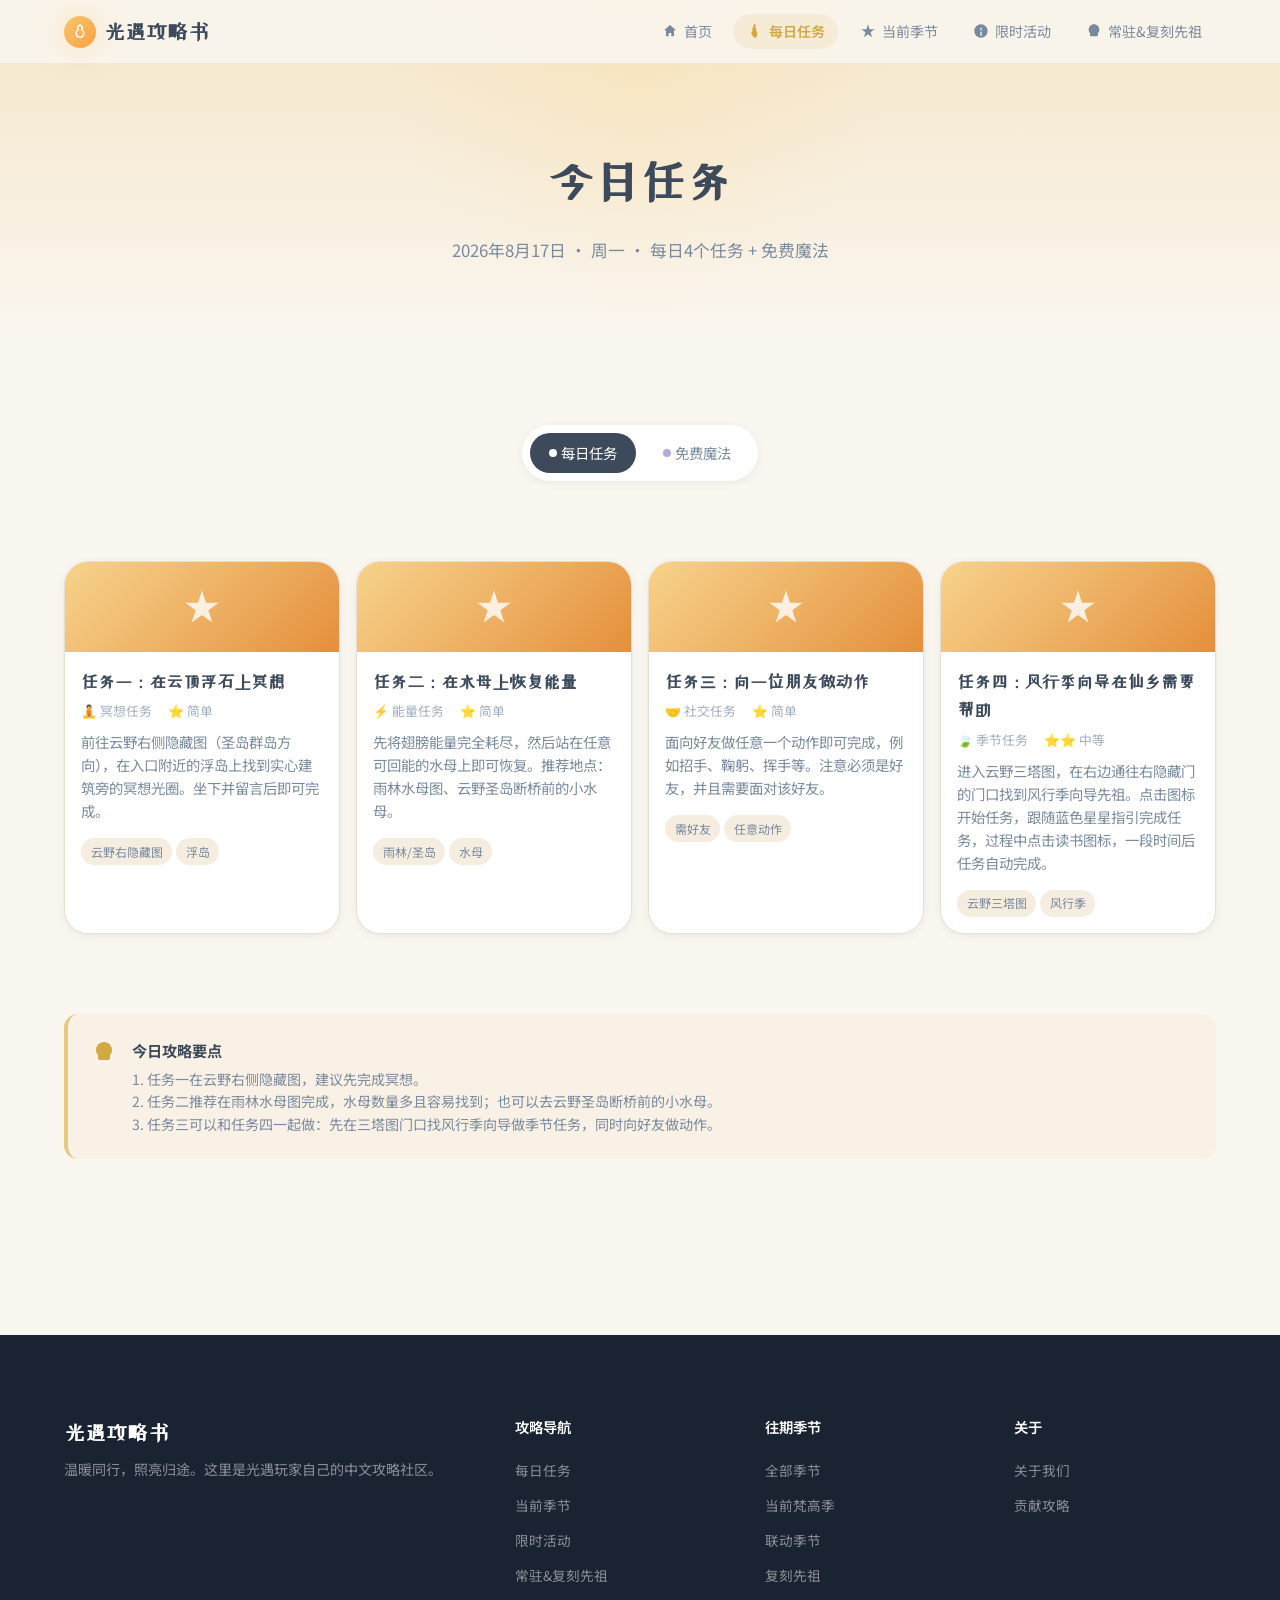
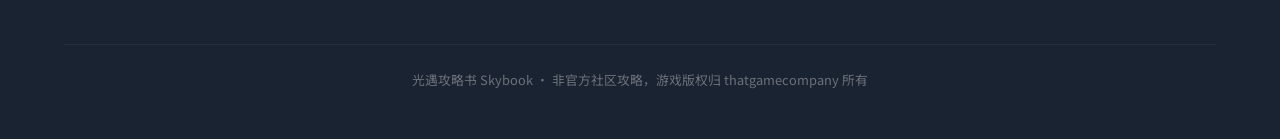
==== candles-draft.html @ af65a836 "style: 删除每日任务页「大蜡烛堆」模块，首页入口描述同步更新" ====
<!DOCTYPE html>
<html lang="zh-CN">
<head>
  <meta charset="UTF-8">
  <meta name="viewport" content="width=device-width, initial-scale=1.0">
  <title>今日任务 | 光遇攻略书</title>
  <meta name="description" content="光遇每日任务攻略，每日4个任务详解、免费魔法领取指南。">
  <link rel="stylesheet" href="css/style.css">
  <link href="https://fonts.googleapis.com/css2?family=ZCOOL+XiaoWei&family=Noto+Sans+SC:wght@400;500;700&display=swap" rel="stylesheet">
</head>
<body>

<div class="light-particles" id="particles"></div>

<!-- 导航栏 -->
<nav class="navbar" id="navbar">
  <div class="nav-container">
    <a href="index.html" class="nav-logo">
      <span class="logo-icon">
        <svg viewBox="0 0 24 24"><path d="M12 2C9.5 2 8 4 8 6.5c0 1 .3 1.8.7 2.5C7.5 9.5 6 11.5 6 14c0 3.3 2.7 6 6 6s6-2.7 6-6c0-2.5-1.5-4.5-2.7-5 .4-.7.7-1.5.7-2.5C16 4 14.5 2 12 2zm0 2c1 0 2 1 2 2.5 0 .5-.1 1-.4 1.5l-.5 1 1 .5c1 .5 1.9 1.7 1.9 4.5 0 2.2-1.8 4-4 4s-4-1.8-4-4c0-2.8.9-4 1.9-4.5l1-.5-.5-1c-.3-.5-.4-1-.4-1.5C10 5 11 4 12 4z"/></svg>
      </span>
      光遇攻略书
    </a>
    <ul class="nav-links" id="navLinks">
      <li><a href="index.html"><svg class="nav-icon" viewBox="0 0 24 24"><path d="M12 3l-9 8h3v9h4v-5h4v5h4v-9h3z"/></svg>首页</a></li>
      <li><a href="candles.html" class="active"><svg class="nav-icon" viewBox="0 0 24 24"><path d="M12 2c-1.5 0-2.5 1-2.5 2.5 0 .5.2 1 .4 1.3-1.2.8-2 2.2-2 3.7 0 .8.2 1.5.5 2.2-1.3 1-2 2.5-2 4.3C8.5 19.5 10 22 12 22s3.5-2.5 3.5-6c0-1.8-.7-3.3-2-4.3.3-.7.5-1.4.5-2.2 0-1.5-.8-2.9-2-3.7.3-.4.4-.9.4-1.3C14.5 3 13.5 2 12 2z"/></svg>每日任务</a></li>
      <li><a href="current-season.html"><svg class="nav-icon" viewBox="0 0 24 24"><path d="M12 2l2.4 7.4H22l-6.2 4.5 2.4 7.4L12 16.8l-6.2 4.5 2.4-7.4L2 9.4h7.6L12 2z"/></svg>当前季节</a></li>
      <li><a href="events.html"><svg class="nav-icon" viewBox="0 0 24 24"><path d="M12 2C6.48 2 2 6.48 2 12s4.48 10 10 10 10-4.48 10-10S17.52 2 12 2zm1 17h-2v-6h2v6zm0-8h-2V7h2v4z"/></svg>限时活动</a></li>
      <li><a href="spirits.html"><svg class="nav-icon" viewBox="0 0 24 24"><path d="M12 2C7.6 2 4 5.6 4 10c0 2 .8 3.8 2 5.1V18c0 1.1.9 2 2 2h8c1.1 0 2-.9 2-2v-2.9c1.2-1.3 2-3.1 2-5.1 0-4.4-3.6-8-8-8z"/></svg>常驻&复刻先祖</a></li>
    </ul>
    <div class="nav-toggle" id="navToggle">
      <span></span><span></span><span></span>
    </div>
    <div class="update-badge" id="lastUpdated"></div>
  </div>
</nav>

<!-- 页面头部 -->
<header class="page-header">
  <h1>今日任务</h1>
  <p>2026年8月17日 · 周一 · 每日4个任务 + 免费魔法</p>
</header>

<!-- 标签导航 -->
<section class="section" style="padding-top: var(--space-2xl);">
  <div class="container">
    <div class="tab-nav" id="tabNav">
      <button class="tab-btn active" data-tab="daily"><span class="tab-dot" style="--tab-color: #F5C76E;"></span>每日任务</button>
      <button class="tab-btn" data-tab="magic"><span class="tab-dot" style="--tab-color: #B8A8D4;"></span>免费魔法</button>
    </div>

    <!-- 每日任务 -->
    <div class="tab-content active" id="tab-daily">
      <div class="guide-grid">
        <div class="guide-card" style="--card-banner-color: linear-gradient(135deg, #F5C76E, #FF9F43);">
          <div class="card-banner">
            <svg class="banner-icon" viewBox="0 0 24 24"><path d="M12 2l2.4 7.4H22l-6.2 4.5 2.4 7.4L12 16.8l-6.2 4.5 2.4-7.4L2 9.4h7.6L12 2z"/></svg>
          </div>
          <div class="card-body">
            <h3>任务一：在云顶浮石上冥想</h3>
            <div class="card-meta">
              <span>🧘 冥想任务</span>
              <span>⭐ 简单</span>
            </div>
            <p>前往云野右侧隐藏图（圣岛群岛方向），在入口附近的浮岛上找到实心建筑旁的冥想光圈。坐下并留言后即可完成。</p>
            <div class="card-tags"><span class="card-tag">云野右隐藏图</span><span class="card-tag">浮岛</span></div>
          </div>
        </div>
        <div class="guide-card" style="--card-banner-color: linear-gradient(135deg, #F5C76E, #FF9F43);">
          <div class="card-banner">
            <svg class="banner-icon" viewBox="0 0 24 24"><path d="M12 2l2.4 7.4H22l-6.2 4.5 2.4 7.4L12 16.8l-6.2 4.5 2.4-7.4L2 9.4h7.6L12 2z"/></svg>
          </div>
          <div class="card-body">
            <h3>任务二：在水母上恢复能量</h3>
            <div class="card-meta">
              <span>⚡ 能量任务</span>
              <span>⭐ 简单</span>
            </div>
            <p>先将翅膀能量完全耗尽，然后站在任意可回能的水母上即可恢复。推荐地点：雨林水母图、云野圣岛断桥前的小水母。</p>
            <div class="card-tags"><span class="card-tag">雨林/圣岛</span><span class="card-tag">水母</span></div>
          </div>
        </div>
        <div class="guide-card" style="--card-banner-color: linear-gradient(135deg, #F5C76E, #FF9F43);">
          <div class="card-banner">
            <svg class="banner-icon" viewBox="0 0 24 24"><path d="M12 2l2.4 7.4H22l-6.2 4.5 2.4 7.4L12 16.8l-6.2 4.5 2.4-7.4L2 9.4h7.6L12 2z"/></svg>
          </div>
          <div class="card-body">
            <h3>任务三：向一位朋友做动作</h3>
            <div class="card-meta">
              <span>🤝 社交任务</span>
              <span>⭐ 简单</span>
            </div>
            <p>面向好友做任意一个动作即可完成，例如招手、鞠躬、挥手等。注意必须是好友，并且需要面对该好友。</p>
            <div class="card-tags"><span class="card-tag">需好友</span><span class="card-tag">任意动作</span></div>
          </div>
        </div>
        <div class="guide-card" style="--card-banner-color: linear-gradient(135deg, #F5C76E, #FF9F43);">
          <div class="card-banner">
            <svg class="banner-icon" viewBox="0 0 24 24"><path d="M12 2l2.4 7.4H22l-6.2 4.5 2.4 7.4L12 16.8l-6.2 4.5 2.4-7.4L2 9.4h7.6L12 2z"/></svg>
          </div>
          <div class="card-body">
            <h3>任务四：风行季向导在仙乡需要帮助</h3>
            <div class="card-meta">
              <span>🍃 季节任务</span>
              <span>⭐⭐ 中等</span>
            </div>
            <p>进入云野三塔图，在右边通往右隐藏门的门口找到风行季向导先祖。点击图标开始任务，跟随蓝色星星指引完成任务，过程中点击读书图标，一段时间后任务自动完成。</p>
            <div class="card-tags"><span class="card-tag">云野三塔图</span><span class="card-tag">风行季</span></div>
          </div>
        </div>
      </div>
    </div>

    <!-- 免费魔法 -->
    <div class="tab-content" id="tab-magic">
      <div class="guide-grid">
        <div class="guide-card" style="--card-banner-color: linear-gradient(135deg, #B8A8D4, #8B5A9E);">
          <div class="card-banner">
            <svg class="banner-icon" viewBox="0 0 24 24"><path d="M12 2l2.4 7.4H22l-6.2 4.5 2.4 7.4L12 16.8l-6.2 4.5 2.4-7.4L2 9.4h7.6L12 2z"/></svg>
          </div>
          <div class="card-body">
            <h3>体型重塑 ×1</h3>
            <div class="card-meta">
              <span>📍 魔法工坊</span>
              <span>🔄 每日免费</span>
            </div>
            <p>在遇境魔法工坊、遗忘方舟魔法船或云巢魔法商店处免费领取。使用后随机改变体型大小，效果持续一段时间。每日可领取一次。</p>
            <div class="card-tags"><span class="card-tag">遇境/方舟/云巢</span></div>
          </div>
        </div>
        <div class="guide-card" style="--card-banner-color: linear-gradient(135deg, #B8A8D4, #8B5A9E);">
          <div class="card-banner">
            <svg class="banner-icon" viewBox="0 0 24 24"><path d="M12 2l2.4 7.4H22l-6.2 4.5 2.4 7.4L12 16.8l-6.2 4.5 2.4-7.4L2 9.4h7.6L12 2z"/></svg>
          </div>
          <div class="card-body">
            <h3>绚丽彩虹 ×1</h3>
            <div class="card-meta">
              <span>📍 魔法工坊</span>
              <span>🔄 每日免费</span>
            </div>
            <p>在遇境魔法工坊、遗忘方舟魔法船或云巢魔法商店处免费领取。使用后在身边绽放绚丽彩虹效果，适合合影留念。每日可领取一次。</p>
            <div class="card-tags"><span class="card-tag">遇境/方舟/云巢</span></div>
          </div>
        </div>
        <div class="guide-card" style="--card-banner-color: linear-gradient(135deg, #B8A8D4, #8B5A9E);">
          <div class="card-banner">
            <svg class="banner-icon" viewBox="0 0 24 24"><path d="M12 2l2.4 7.4H22l-6.2 4.5 2.4 7.4L12 16.8l-6.2 4.5 2.4-7.4L2 9.4h7.6L12 2z"/></svg>
          </div>
          <div class="card-body">
            <h3>夏之日每日登录奖励</h3>
            <div class="card-meta">
              <span>🎁 夏之日活动</span>
              <span>⏰ 剩余1天</span>
            </div>
            <p>夏之日活动期间，每天登录游戏可获得随机奖励（蜡烛、体型重塑、浪漫烟花、绚丽彩虹或元气满满）。活动截止 8 月 18 日 23:59。</p>
            <div class="card-tags"><span class="card-tag">夏之日限定</span></div>
          </div>
        </div>
      </div>
    </div>

    <!-- 任务技巧 -->
    <div class="tip-box reveal" style="margin-top: var(--space-2xl);">
      <svg class="tip-icon" viewBox="0 0 24 24"><path d="M12 2C7.6 2 4 5.6 4 10c0 2 .8 3.8 2 5.1V18c0 1.1.9 2 2 2h8c1.1 0 2-.9 2-2v-2.9c1.2-1.3 2-3.1 2-5.1 0-4.4-3.6-8-8-8z"/></svg>
      <div class="tip-content">
        <h4>今日攻略要点</h4>
        <p>
          1. 任务一在云野右侧隐藏图，建议先完成冥想。<br>
          2. 任务二推荐在雨林水母图完成，水母数量多且容易找到；也可以去云野圣岛断桥前的小水母。<br>
          3. 任务三可以和任务四一起做：先在三塔图门口找风行季向导做季节任务，同时向好友做动作。
        </p>
      </div>
    </div>
  </div>
</section>

<!-- 页脚 -->
<footer class="footer">
  <div class="container">
    <div class="footer-content">
      <div class="footer-brand">
        <h3>光遇攻略书</h3>
        <p>温暖同行，照亮归途。这里是光遇玩家自己的中文攻略社区。</p>
      </div>
            <div class="footer-col">
        <h4>攻略导航</h4>
        <ul>
          <li><a href="candles.html">每日任务</a></li>
          <li><a href="current-season.html">当前季节</a></li>
          <li><a href="events.html">限时活动</a></li>
          <li><a href="spirits.html">常驻&复刻先祖</a></li>
        </ul>
      </div>
      <div class="footer-col">
        <h4>往期季节</h4>
        <ul>
          <li><a href="past-seasons.html">全部季节</a></li>
          <li><a href="current-season.html">当前梵高季</a></li>
          <li><a href="season-detail.html?id=10">联动季节</a></li>
          <li><a href="spirits.html">复刻先祖</a></li>
        </ul>
      </div>
      <div class="footer-col">
        <h4>关于</h4>
        <ul>
          <li><a href="#">关于我们</a></li>
          <li><a href="#">贡献攻略</a></li>
        </ul>
      </div>
    </div>
    <div class="footer-bottom">
      <p>光遇攻略书 Skybook · 非官方社区攻略，游戏版权归 thatgamecompany 所有</p>
    </div>
  </div>
</footer>

<button class="back-to-top" id="backToTop" aria-label="返回顶部">
  <svg viewBox="0 0 24 24"><path d="M12 4l8 8h-5v8h-6v-8H4l8-8z"/></svg>
</button>

<script src="js/update-time.js"></script>
<script src="js/main.js"></script>
</body>
</html>
---- css/style.css ----
/* ============================================
   光遇攻略网站 - 设计系统
   配色：温暖梦幻，还原光遇的天空与烛光
   ============================================ */

:root {
  /* --- 主色调 --- */
  --color-bg: #FAF6F0;
  --color-bg-alt: #F5EDE0;
  --color-primary: #E8C77E;
  --color-primary-dark: #D4A843;
  --color-secondary: #A8D0E6;
  --color-secondary-dark: #7BA7C4;
  --color-accent: #FF9F43;
  --color-candle: #FFB75E;
  --color-text: #3D4A5C;
  --color-text-light: #7A8A9E;
  --color-text-muted: #A0AEC0;
  --color-card: #FFFFFF;
  --color-border: #E8DFD0;
  --color-night: #1A2332;
  --color-night-soft: #2C3E50;
  --color-shadow: rgba(61, 74, 92, 0.08);
  --color-shadow-hover: rgba(61, 74, 92, 0.15);
  --color-glow: rgba(255, 183, 94, 0.35);

  /* --- 地图主题色 --- */
  --map-dawn: #F4C97A;      /* 晨岛 - 暖金 */
  --map-prairie: #8DD4A8;   /* 云野 - 嫩绿 */
  --map-forest: #6BB89A;   /* 雨林 - 深绿 */
  --map-valley: #E89B8B;    /* 霞谷 - 玫粉 */
  --map-wasteland: #C49968; /* 暮土 - 土棕 */
  --map-vault: #B8A8D4;     /* 禁阁 - 紫蓝 */
  --map-eden: #FF6B5C;      /* 伊甸 - 烈焰红 */

  /* --- 渐变 --- */
  --gradient-hero: linear-gradient(180deg, #FDE8B4 0%, #F5C76E 30%, #E8A87C 55%, #A8C5D6 85%, #C4DEF0 100%);
  --gradient-warm: linear-gradient(135deg, #F5C76E 0%, #FF9F43 100%);
  --gradient-card: linear-gradient(180deg, #FFFFFF 0%, #FAF6F0 100%);
  --gradient-candle: radial-gradient(circle, rgba(255,183,94,0.4) 0%, rgba(255,183,94,0) 70%);
  --gradient-sky-soft: linear-gradient(180deg, #F5E6C8 0%, #FAF6F0 100%);

  /* --- 字体 --- */
  --font-heading: 'ZCOOL XiaoWei', 'Noto Serif SC', serif;
  --font-body: 'Noto Sans SC', -apple-system, sans-serif;

  /* --- 间距 --- */
  --space-xs: 0.25rem;
  --space-sm: 0.5rem;
  --space-md: 1rem;
  --space-lg: 1.5rem;
  --space-xl: 3rem;
  --space-2xl: 5rem;
  --space-3xl: 8rem;

  /* --- 圆角 --- */
  --radius-sm: 8px;
  --radius-md: 14px;
  --radius-lg: 24px;
  --radius-full: 9999px;

  /* --- 阴影 --- */
  --shadow-sm: 0 2px 8px var(--color-shadow);
  --shadow-md: 0 4px 20px var(--color-shadow);
  --shadow-lg: 0 8px 40px var(--color-shadow);
  --shadow-glow: 0 0 30px var(--color-glow);
  --shadow-card-hover: 0 12px 36px var(--color-shadow-hover);

  /* --- 过渡 --- */
  --transition: 0.3s cubic-bezier(0.4, 0, 0.2, 1);
  --transition-slow: 0.6s cubic-bezier(0.4, 0, 0.2, 1);

  /* --- 布局 --- */
  --max-width: 1200px;
  --nav-height: 64px;
}

/* ============================================
   重置 & 基础
   ============================================ */
*, *::before, *::after {
  margin: 0;
  padding: 0;
  box-sizing: border-box;
}

html {
  scroll-behavior: smooth;
  font-size: 16px;
}

body {
  font-family: var(--font-body);
  color: var(--color-text);
  background: var(--color-bg);
  line-height: 1.7;
  overflow-x: hidden;
  -webkit-font-smoothing: antialiased;
}

a {
  color: inherit;
  text-decoration: none;
}

ul { list-style: none; }

img { max-width: 100%; display: block; }

::selection {
  background: var(--color-primary);
  color: white;
}

/* ============================================
   漂浮光粒动画
   ============================================ */
.light-particles {
  position: fixed;
  top: 0; left: 0;
  width: 100%; height: 100%;
  pointer-events: none;
  z-index: 1;
  overflow: hidden;
}

.particle {
  position: absolute;
  bottom: -10px;
  width: 6px; height: 6px;
  background: var(--color-candle);
  border-radius: 50%;
  opacity: 0;
  box-shadow: 0 0 8px var(--color-glow);
  animation: floatUp linear infinite;
}

@keyframes floatUp {
  0% {
    transform: translateY(0) translateX(0);
    opacity: 0;
  }
  10% { opacity: 0.8; }
  50% { transform: translateY(-50vh) translateX(20px); }
  90% { opacity: 0.4; }
  100% {
    transform: translateY(-100vh) translateX(-10px);
    opacity: 0;
  }
}

/* ============================================
   导航栏
   ============================================ */
.navbar {
  position: fixed;
  top: 0; left: 0;
  width: 100%;
  height: var(--nav-height);
  background: rgba(250, 246, 240, 0.85);
  backdrop-filter: blur(12px);
  -webkit-backdrop-filter: blur(12px);
  border-bottom: 1px solid rgba(232, 223, 208, 0.5);
  z-index: 1000;
  transition: var(--transition);
}

.navbar.scrolled {
  box-shadow: var(--shadow-sm);
}

.nav-container {
  max-width: var(--max-width);
  height: 100%;
  margin: 0 auto;
  padding: 0 var(--space-lg);
  display: flex;
  align-items: center;
  justify-content: space-between;
}

.nav-logo {
  display: flex;
  align-items: center;
  gap: var(--space-sm);
  font-family: var(--font-heading);
  font-size: 1.3rem;
  color: var(--color-text);
  font-weight: 600;
}

.nav-logo .logo-icon {
  width: 32px; height: 32px;
  display: flex;
  align-items: center;
  justify-content: center;
  background: var(--gradient-warm);
  border-radius: var(--radius-full);
  box-shadow: var(--shadow-glow);
}

.nav-logo .logo-icon svg {
  width: 18px; height: 18px;
  fill: white;
}

.nav-links {
  display: flex;
  align-items: center;
  gap: var(--space-sm);
}

.nav-links li a {
  display: inline-flex;
  align-items: center;
  gap: 6px;
  font-size: 0.88rem;
  color: var(--color-text-light);
  position: relative;
  padding: 0.35rem 0.85rem;
  border-radius: var(--radius-full);
  background: transparent;
  transition: var(--transition);
  white-space: nowrap;
}

.nav-links a .nav-icon {
  width: 16px;
  height: 16px;
  fill: currentColor;
  flex-shrink: 0;
  transition: var(--transition);
}

.nav-links a:hover {
  background: rgba(232, 199, 126, 0.12);
  color: var(--color-text);
}

.nav-links a.active {
  background: rgba(232, 199, 126, 0.18);
  color: var(--color-primary-dark);
  font-weight: 600;
}

.nav-links a::after {
  display: none;
}

.nav-toggle {
  display: none;
  flex-direction: column;
  gap: 5px;
  cursor: pointer;
  padding: var(--space-sm);
}

.nav-toggle span {
  width: 24px; height: 2px;
  background: var(--color-text);
  border-radius: 2px;
  transition: var(--transition);
}

.nav-toggle.active span:nth-child(1) {
  transform: rotate(45deg) translate(5px, 5px);
}
.nav-toggle.active span:nth-child(2) {
  opacity: 0;
}
.nav-toggle.active span:nth-child(3) {
  transform: rotate(-45deg) translate(5px, -5px);
}

/* ============================================
   通用布局
   ============================================ */
.container {
  max-width: var(--max-width);
  margin: 0 auto;
  padding: 0 var(--space-lg);
}

.section {
  padding: var(--space-3xl) 0;
  position: relative;
}

.section-header {
  text-align: center;
  margin-bottom: var(--space-2xl);
}

.section-eyebrow {
  display: inline-block;
  font-size: 0.8rem;
  letter-spacing: 0.2em;
  text-transform: uppercase;
  color: var(--color-primary-dark);
  margin-bottom: var(--space-sm);
  font-weight: 600;
}

.section-title {
  font-family: var(--font-heading);
  font-size: 2.2rem;
  color: var(--color-text);
  margin-bottom: var(--space-md);
  line-height: 1.3;
}

.section-subtitle {
  font-size: 1rem;
  color: var(--color-text-light);
  max-width: 560px;
  margin: 0 auto;
}

/* ============================================
   按钮
   ============================================ */
.btn {
  display: inline-flex;
  align-items: center;
  gap: var(--space-sm);
  padding: 0.75rem 1.8rem;
  border-radius: var(--radius-full);
  font-size: 0.95rem;
  font-weight: 500;
  cursor: pointer;
  border: none;
  transition: var(--transition);
  font-family: var(--font-body);
}

.btn-primary {
  background: var(--gradient-warm);
  color: white;
  box-shadow: 0 4px 14px rgba(255, 159, 67, 0.35);
}

.btn-primary:hover {
  transform: translateY(-2px);
  box-shadow: 0 6px 20px rgba(255, 159, 67, 0.45);
}

.btn-ghost {
  background: rgba(255, 255, 255, 0.7);
  color: var(--color-text);
  border: 1px solid var(--color-border);
  backdrop-filter: blur(8px);
}

.btn-ghost:hover {
  background: white;
  border-color: var(--color-primary);
  color: var(--color-primary-dark);
}

/* ============================================
   Hero 区域
   ============================================ */
.hero {
  position: relative;
  min-height: 100vh;
  display: flex;
  align-items: center;
  justify-content: center;
  background: var(--gradient-hero);
  overflow: hidden;
  padding-top: var(--nav-height);
}

.hero::before {
  content: '';
  position: absolute;
  top: 30%; left: 50%;
  width: 600px; height: 600px;
  background: radial-gradient(circle, rgba(255, 200, 100, 0.3) 0%, rgba(255, 200, 100, 0) 70%);
  transform: translate(-50%, -50%);
  pointer-events: none;
}

.hero-content {
  position: relative;
  z-index: 2;
  text-align: center;
  max-width: 720px;
  padding: 0 var(--space-lg);
}

.hero-badge {
  display: inline-flex;
  align-items: center;
  gap: var(--space-sm);
  padding: 0.4rem 1rem;
  background: rgba(255, 255, 255, 0.5);
  backdrop-filter: blur(8px);
  border-radius: var(--radius-full);
  font-size: 0.85rem;
  color: var(--color-text);
  margin-bottom: var(--space-lg);
  border: 1px solid rgba(255, 255, 255, 0.6);
}

.hero-badge .dot {
  width: 8px; height: 8px;
  background: var(--color-accent);
  border-radius: 50%;
  animation: pulse 2s ease-in-out infinite;
}

@keyframes pulse {
  0%, 100% { opacity: 1; transform: scale(1); }
  50% { opacity: 0.5; transform: scale(1.3); }
}

.hero-title {
  font-family: var(--font-heading);
  font-size: 3.5rem;
  line-height: 1.2;
  color: var(--color-text);
  margin-bottom: var(--space-md);
  text-shadow: 0 2px 20px rgba(255, 255, 255, 0.5);
}

.hero-title .highlight {
  background: linear-gradient(135deg, #E89B4A, #FF6B5C);
  -webkit-background-clip: text;
  background-clip: text;
  -webkit-text-fill-color: transparent;
}

.hero-subtitle {
  font-size: 1.15rem;
  color: var(--color-text-light);
  margin-bottom: var(--space-xl);
  line-height: 1.8;
}

.hero-actions {
  display: flex;
  gap: var(--space-md);
  justify-content: center;
  flex-wrap: wrap;
}

.hero-scroll-hint {
  position: absolute;
  bottom: 2rem;
  left: 50%;
  transform: translateX(-50%);
  display: flex;
  flex-direction: column;
  align-items: center;
  gap: var(--space-xs);
  color: var(--color-text-light);
  font-size: 0.8rem;
  animation: bounce 2s ease-in-out infinite;
}

.hero-scroll-hint .arrow {
  width: 1px; height: 30px;
  background: linear-gradient(to bottom, transparent, var(--color-text-light));
}

@keyframes bounce {
  0%, 100% { transform: translateX(-50%) translateY(0); }
  50% { transform: translateX(-50%) translateY(8px); }
}

/* ============================================
   快捷导航卡片
   ============================================ */
.quick-nav {
  display: grid;
  grid-template-columns: repeat(auto-fit, minmax(240px, 1fr));
  gap: var(--space-lg);
}

.quick-card {
  background: var(--color-card);
  border-radius: var(--radius-lg);
  padding: var(--space-xl);
  text-align: center;
  transition: var(--transition);
  border: 1px solid var(--color-border);
  box-shadow: var(--shadow-sm);
  position: relative;
  overflow: hidden;
}

.quick-card::before {
  content: '';
  position: absolute;
  top: 0; left: 0;
  width: 100%; height: 4px;
  background: var(--card-gradient, var(--gradient-warm));
  transform: scaleX(0);
  transition: var(--transition);
  transform-origin: left;
}

.quick-card:hover {
  transform: translateY(-6px);
  box-shadow: var(--shadow-card-hover);
}

.quick-card:hover::before {
  transform: scaleX(1);
}

.quick-card .icon-wrap {
  width: 64px; height: 64px;
  margin: 0 auto var(--space-md);
  display: flex;
  align-items: center;
  justify-content: center;
  border-radius: var(--radius-md);
  background: var(--card-bg-tint, rgba(232, 199, 126, 0.12));
}

.quick-card .icon-wrap svg {
  width: 32px; height: 32px;
  fill: var(--card-icon-color, var(--color-primary-dark));
}

.quick-card h3 {
  font-family: var(--font-heading);
  font-size: 1.3rem;
  margin-bottom: var(--space-sm);
  color: var(--color-text);
}

.quick-card p {
  font-size: 0.9rem;
  color: var(--color-text-light);
  margin-bottom: var(--space-md);
}

.quick-card .card-link {
  font-size: 0.85rem;
  color: var(--color-primary-dark);
  font-weight: 500;
  display: inline-flex;
  align-items: center;
  gap: var(--space-xs);
  transition: var(--transition);
}

.quick-card:hover .card-link {
  gap: var(--space-sm);
}

/* ============================================
   地图概览卡片
   ============================================ */
.map-grid {
  display: grid;
  grid-template-columns: repeat(auto-fill, minmax(260px, 1fr));
  gap: var(--space-lg);
}

.map-card {
  border-radius: var(--radius-lg);
  overflow: hidden;
  position: relative;
  aspect-ratio: 4 / 3;
  cursor: pointer;
  transition: var(--transition);
  box-shadow: var(--shadow-md);
}

.map-card:hover {
  transform: translateY(-6px) scale(1.02);
  box-shadow: var(--shadow-lg);
}

.map-card .map-bg {
  position: absolute;
  inset: 0;
  background: var(--map-color, var(--map-dawn));
}

.map-card .map-bg::after {
  content: '';
  position: absolute;
  inset: 0;
  background: linear-gradient(180deg, rgba(0,0,0,0) 40%, rgba(0,0,0,0.5) 100%);
}

.map-card .map-info {
  position: absolute;
  bottom: 0; left: 0;
  width: 100%;
  padding: var(--space-lg);
  z-index: 2;
  color: white;
}

.map-card .map-info h3 {
  font-family: var(--font-heading);
  font-size: 1.4rem;
  margin-bottom: var(--space-xs);
}

.map-card .map-info p {
  font-size: 0.85rem;
  opacity: 0.9;
}

.map-card .map-stats {
  display: flex;
  gap: var(--space-md);
  margin-top: var(--space-sm);
}

.map-card .map-stat {
  display: flex;
  align-items: center;
  gap: var(--space-xs);
  font-size: 0.8rem;
  opacity: 0.9;
}

.map-card .map-stat svg {
  width: 14px; height: 14px;
  fill: white;
  opacity: 0.8;
}

/* ============================================
   每日蜡烛概览
   ============================================ */
.daily-candle-section {
  background: var(--gradient-sky-soft);
}

.daily-candle-card {
  background: var(--color-card);
  border-radius: var(--radius-lg);
  padding: var(--space-xl);
  box-shadow: var(--shadow-md);
  border: 1px solid var(--color-border);
  max-width: 800px;
  margin: 0 auto;
}

.daily-candle-header {
  display: flex;
  align-items: center;
  justify-content: space-between;
  margin-bottom: var(--space-lg);
  flex-wrap: wrap;
  gap: var(--space-md);
}

.daily-candle-header h3 {
  font-family: var(--font-heading);
  font-size: 1.4rem;
  color: var(--color-text);
}

.daily-candle-header .date-badge {
  padding: 0.3rem 0.8rem;
  background: rgba(232, 199, 126, 0.15);
  border-radius: var(--radius-full);
  font-size: 0.8rem;
  color: var(--color-primary-dark);
  font-weight: 500;
}

.candle-locations {
  display: grid;
  grid-template-columns: repeat(auto-fit, minmax(200px, 1fr));
  gap: var(--space-md);
}

.candle-loc-item {
  display: flex;
  align-items: center;
  gap: var(--space-md);
  padding: var(--space-md);
  background: var(--color-bg-alt);
  border-radius: var(--radius-md);
  transition: var(--transition);
}

.candle-loc-item:hover {
  background: rgba(232, 199, 126, 0.15);
  transform: translateX(4px);
}

.candle-loc-item .candle-icon {
  width: 36px; height: 36px;
  display: flex;
  align-items: center;
  justify-content: center;
  flex-shrink: 0;
}

.candle-loc-item .candle-icon svg {
  width: 24px; height: 24px;
}

.candle-loc-item .loc-info h4 {
  font-size: 0.95rem;
  color: var(--color-text);
  margin-bottom: 2px;
}

.candle-loc-item .loc-info p {
  font-size: 0.8rem;
  color: var(--color-text-muted);
}

/* ============================================
   页面头部 (子页面)
   ============================================ */
.page-header {
  padding: calc(var(--nav-height) + var(--space-2xl)) 0 var(--space-2xl);
  text-align: center;
  background: var(--gradient-sky-soft);
  position: relative;
  overflow: hidden;
}

.page-header::before {
  content: '';
  position: absolute;
  top: 20%; left: 50%;
  width: 500px; height: 500px;
  background: radial-gradient(circle, rgba(255, 200, 100, 0.15) 0%, rgba(255, 200, 100, 0) 70%);
  transform: translate(-50%, -50%);
}

.page-header h1 {
  font-family: var(--font-heading);
  font-size: 2.8rem;
  color: var(--color-text);
  margin-bottom: var(--space-md);
  position: relative;
  z-index: 2;
}

.page-header p {
  font-size: 1.05rem;
  color: var(--color-text-light);
  max-width: 560px;
  margin: 0 auto;
  position: relative;
  z-index: 2;
}

/* ============================================
   标签切换
   ============================================ */
.tab-nav {
  display: flex;
  gap: var(--space-sm);
  justify-content: center;
  flex-wrap: wrap;
  margin-bottom: var(--space-2xl);
  padding: var(--space-sm);
  background: var(--color-card);
  border-radius: var(--radius-full);
  box-shadow: var(--shadow-sm);
  max-width: fit-content;
  margin-left: auto;
  margin-right: auto;
}

.tab-btn {
  padding: 0.6rem 1.2rem;
  border-radius: var(--radius-full);
  font-size: 0.9rem;
  color: var(--color-text-light);
  cursor: pointer;
  transition: var(--transition);
  border: none;
  background: transparent;
  font-family: var(--font-body);
  white-space: nowrap;
  display: flex;
  align-items: center;
  gap: var(--space-xs);
}

.tab-btn .tab-dot {
  width: 8px; height: 8px;
  border-radius: 50%;
  background: var(--tab-color, var(--map-dawn));
}

.tab-btn:hover {
  background: var(--color-bg-alt);
  color: var(--color-text);
}

.tab-btn.active {
  background: var(--color-text);
  color: white;
}

.tab-btn.active .tab-dot {
  background: white;
}

.tab-content {
  display: none;
  animation: fadeIn 0.5s ease;
}

.tab-content.active {
  display: block;
}

@keyframes fadeIn {
  from { opacity: 0; transform: translateY(10px); }
  to { opacity: 1; transform: translateY(0); }
}

/* ============================================
   攻略卡片网格
   ============================================ */
.guide-grid {
  display: grid;
  grid-template-columns: repeat(auto-fill, minmax(250px, 1fr));
  gap: var(--space-md);
}

.guide-card {
  background: var(--color-card);
  border-radius: var(--radius-lg);
  overflow: hidden;
  box-shadow: var(--shadow-sm);
  border: 1px solid var(--color-border);
  transition: var(--transition);
}

.guide-card:hover {
  transform: translateY(-4px);
  box-shadow: var(--shadow-card-hover);
}

.guide-card .card-banner {
  height: 90px;
  background: var(--card-banner-color, var(--map-dawn));
  display: flex;
  align-items: center;
  justify-content: center;
  position: relative;
}

.guide-card .card-banner::after {
  content: '';
  position: absolute;
  inset: 0;
  background: linear-gradient(135deg, rgba(255,255,255,0.2) 0%, rgba(0,0,0,0.1) 100%);
}

.guide-card .card-banner .banner-icon {
  width: 40px; height: 40px;
  fill: rgba(255, 255, 255, 0.8);
  z-index: 1;
}

.guide-card .card-body {
  padding: var(--space-md);
}

.guide-card .card-body h3 {
  font-family: var(--font-heading);
  font-size: 1.05rem;
  color: var(--color-text);
  margin-bottom: var(--space-xs);
}

.guide-card .card-body .card-meta {
  display: flex;
  gap: var(--space-md);
  margin-bottom: var(--space-sm);
  font-size: 0.8rem;
  color: var(--color-text-muted);
}

.guide-card .card-body .card-meta span {
  display: flex;
  align-items: center;
  gap: var(--space-xs);
}

.guide-card .card-body p {
  font-size: 0.9rem;
  color: var(--color-text-light);
  line-height: 1.6;
}

.guide-card .card-tags {
  display: flex;
  gap: var(--space-xs);
  margin-top: var(--space-md);
  flex-wrap: wrap;
}

.guide-card .card-tag {
  padding: 0.2rem 0.6rem;
  background: var(--color-bg-alt);
  border-radius: var(--radius-full);
  font-size: 0.75rem;
  color: var(--color-text-light);
}

/* ============================================
   先祖卡片
   ============================================ */
.spirit-grid {
  display: grid;
  grid-template-columns: repeat(auto-fill, minmax(250px, 1fr));
  gap: var(--space-md);
}

.spirit-card {
  background: var(--color-card);
  border-radius: var(--radius-lg);
  padding: var(--space-md);
  box-shadow: var(--shadow-sm);
  border: 1px solid var(--color-border);
  transition: var(--transition);
  position: relative;
}

.spirit-card:hover {
  transform: translateY(-4px);
  box-shadow: var(--shadow-card-hover);
  border-color: var(--color-primary);
}

.spirit-card .spirit-header {
  display: flex;
  align-items: center;
  gap: var(--space-sm);
  margin-bottom: var(--space-sm);
}

.spirit-avatar {
  width: 48px; height: 48px;
  border-radius: var(--radius-md);
  display: flex;
  align-items: center;
  justify-content: center;
  flex-shrink: 0;
  background: var(--spirit-color, rgba(232, 199, 126, 0.15));
}

.spirit-avatar svg {
  width: 24px; height: 24px;
  fill: var(--color-primary-dark);
}

.spirit-card h3 {
  font-family: var(--font-heading);
  font-size: 1.05rem;
  color: var(--color-text);
}

.spirit-card .spirit-type {
  font-size: 0.75rem;
  color: var(--color-text-muted);
}

.spirit-card .spirit-desc {
  font-size: 0.82rem;
  color: var(--color-text-light);
  margin-bottom: var(--space-sm);
  line-height: 1.6;
}

.spirit-rewards {
  display: flex;
  flex-wrap: wrap;
  gap: var(--space-xs);
  padding-top: var(--space-md);
  border-top: 1px solid var(--color-border);
}

.spirit-reward {
  display: flex;
  align-items: center;
  gap: 4px;
  padding: 0.25rem 0.7rem;
  background: var(--color-bg-alt);
  border-radius: var(--radius-full);
  font-size: 0.78rem;
  color: var(--color-text-light);
}

.spirit-reward svg {
  width: 14px; height: 14px;
  fill: var(--color-primary-dark);
}

.spirit-difficulty {
  position: absolute;
  top: var(--space-md);
  right: var(--space-md);
  display: flex;
  gap: 2px;
}

.spirit-difficulty .star {
  width: 14px; height: 14px;
  fill: var(--color-primary);
}

.spirit-difficulty .star.empty {
  fill: var(--color-border);
}

/* ============================================
   季节活动卡片
   ============================================ */
.season-hero {
  background: linear-gradient(135deg, #2C3E50 0%, #4A3B6B 50%, #8B5A9E 100%);
  border-radius: var(--radius-lg);
  padding: var(--space-2xl);
  color: white;
  text-align: center;
  position: relative;
  overflow: hidden;
  margin-bottom: var(--space-2xl);
}

.season-hero::before {
  content: '';
  position: absolute;
  top: -50%; left: -50%;
  width: 200%; height: 200%;
  background: radial-gradient(circle, rgba(255, 255, 255, 0.05) 1px, transparent 1px);
  background-size: 30px 30px;
  animation: drift 60s linear infinite;
}

@keyframes drift {
  from { transform: translate(0, 0); }
  to { transform: translate(30px, 30px); }
}

.season-hero .season-badge {
  display: inline-block;
  padding: 0.3rem 1rem;
  background: rgba(255, 255, 255, 0.15);
  border-radius: var(--radius-full);
  font-size: 0.8rem;
  margin-bottom: var(--space-md);
  position: relative;
  z-index: 1;
}

.season-hero h2 {
  font-family: var(--font-heading);
  font-size: 2.2rem;
  margin-bottom: var(--space-sm);
  position: relative;
  z-index: 1;
}

.season-hero p {
  opacity: 0.85;
  max-width: 500px;
  margin: 0 auto var(--space-lg);
  position: relative;
  z-index: 1;
}

.season-progress {
  max-width: 400px;
  margin: 0 auto;
  position: relative;
  z-index: 1;
}

.season-progress-bar {
  height: 8px;
  background: rgba(255, 255, 255, 0.2);
  border-radius: var(--radius-full);
  overflow: hidden;
  margin-bottom: var(--space-sm);
}

.season-progress-fill {
  height: 100%;
  background: linear-gradient(90deg, #FFB75E, #FF6B5C);
  border-radius: var(--radius-full);
  width: 65%;
  transition: width 1s ease;
}

.season-progress-label {
  display: flex;
  justify-content: space-between;
  font-size: 0.8rem;
  opacity: 0.7;
}

.season-timeline {
  position: relative;
  padding-left: 2rem;
}

.season-timeline::before {
  content: '';
  position: absolute;
  left: 8px; top: 0;
  width: 2px; height: 100%;
  background: linear-gradient(to bottom, var(--color-primary), var(--color-border));
}

.season-item {
  position: relative;
  padding-bottom: var(--space-xl);
}

.season-item::before {
  content: '';
  position: absolute;
  left: -2rem; top: 4px;
  width: 18px; height: 18px;
  border-radius: 50%;
  background: var(--color-card);
  border: 3px solid var(--color-primary);
}

.season-item.past::before {
  border-color: var(--color-border);
  background: var(--color-bg-alt);
}

.season-item h4 {
  font-family: var(--font-heading);
  font-size: 1.2rem;
  color: var(--color-text);
  margin-bottom: var(--space-xs);
}

.season-item .season-date {
  font-size: 0.8rem;
  color: var(--color-text-muted);
  margin-bottom: var(--space-sm);
}

.season-item p {
  font-size: 0.9rem;
  color: var(--color-text-light);
}

/* ============================================
   往期季节卡片网格
   ============================================ */
.season-card-grid {
  display: grid;
  grid-template-columns: repeat(auto-fill, minmax(260px, 1fr));
  gap: var(--space-lg);
}

.season-card {
  background: var(--color-card);
  border-radius: var(--radius-lg);
  overflow: hidden;
  box-shadow: var(--shadow-sm);
  border: 1px solid var(--color-border);
  transition: var(--transition);
  cursor: pointer;
}

.season-card:hover {
  transform: translateY(-6px);
  box-shadow: var(--shadow-card-hover);
  border-color: var(--color-primary);
}

.season-card-banner {
  height: 80px;
  display: flex;
  align-items: center;
  justify-content: center;
  position: relative;
}

.season-card-banner::after {
  content: '';
  position: absolute;
  inset: 0;
  background: linear-gradient(135deg, rgba(255,255,255,0.2) 0%, rgba(0,0,0,0.1) 100%);
}

.season-card-banner .season-num {
  font-family: var(--font-heading);
  font-size: 2.5rem;
  color: rgba(255, 255, 255, 0.9);
  text-shadow: 0 2px 8px rgba(0, 0, 0, 0.2);
  z-index: 1;
}

.season-card-body {
  padding: var(--space-md) var(--space-lg) var(--space-lg);
}

.season-card-body h3 {
  font-family: var(--font-heading);
  font-size: 1.2rem;
  color: var(--color-text);
  margin-bottom: var(--space-xs);
}

.season-card-body .season-card-date {
  font-size: 0.78rem;
  color: var(--color-text-muted);
  margin-bottom: var(--space-sm);
}

.season-card-body p {
  font-size: 0.88rem;
  color: var(--color-text-light);
  line-height: 1.6;
}

/* 季节卡片作为链接 */
a.season-card {
  text-decoration: none;
  display: block;
}

.season-card-link {
  display: inline-block;
  font-size: 0.82rem;
  color: var(--color-primary-dark);
  font-weight: 600;
  margin-top: var(--space-xs);
  transition: var(--transition);
}

a.season-card:hover .season-card-link {
  transform: translateX(4px);
}

/* 联动季节标签 */
.season-collab-tag {
  position: absolute;
  top: 8px;
  right: 8px;
  z-index: 2;
  background: rgba(255, 255, 255, 0.85);
  color: #C0403A;
  font-size: 0.7rem;
  font-weight: 700;
  padding: 2px 8px;
  border-radius: var(--radius-full);
  letter-spacing: 0.05em;
}

/* ============================================
   季节详情页
   ============================================ */
.season-detail-header {
  padding: var(--space-2xl) 0 var(--space-xl);
  text-align: center;
}

.back-link {
  display: inline-flex;
  align-items: center;
  gap: 6px;
  font-size: 0.85rem;
  color: var(--color-text-light);
  text-decoration: none;
  margin-bottom: var(--space-lg);
  transition: var(--transition);
}

.back-link:hover {
  color: var(--color-primary-dark);
}

.season-detail-banner {
  width: 90px;
  height: 90px;
  border-radius: var(--radius-full);
  display: inline-flex;
  align-items: center;
  justify-content: center;
  position: relative;
  margin-bottom: var(--space-md);
  box-shadow: var(--shadow-card-hover);
}

.season-detail-num {
  font-family: var(--font-heading);
  font-size: 2.8rem;
  color: #fff;
  text-shadow: 0 2px 8px rgba(0, 0, 0, 0.2);
}

.season-collab-badge {
  position: absolute;
  bottom: -6px;
  left: 50%;
  transform: translateX(-50%);
  background: #fff;
  color: #C0403A;
  font-size: 0.68rem;
  font-weight: 700;
  padding: 2px 10px;
  border-radius: var(--radius-full);
  white-space: nowrap;
  box-shadow: var(--shadow-sm);
}

.season-detail-header h1 {
  font-family: var(--font-heading);
  font-size: 2.2rem;
  color: var(--color-text);
  margin-bottom: var(--space-xs);
}

.season-detail-en {
  font-size: 0.9rem;
  color: var(--color-text-muted);
  font-style: italic;
  margin-bottom: var(--space-xs);
}

.season-detail-date {
  font-size: 0.85rem;
  color: var(--color-primary-dark);
  font-weight: 600;
}

/* 详情区块 */
.season-detail-block {
  margin-bottom: var(--space-xl);
}

.season-detail-h2 {
  font-family: var(--font-heading);
  font-size: 1.3rem;
  color: var(--color-text);
  margin-bottom: var(--space-sm);
  padding-bottom: var(--space-xs);
  border-bottom: 2px solid var(--color-border);
}

.season-detail-desc {
  font-size: 1rem;
  color: var(--color-text);
  line-height: 1.8;
  font-weight: 500;
}

.season-detail-text {
  font-size: 0.92rem;
  color: var(--color-text-light);
  line-height: 1.8;
}

/* 亮点区域 */
.season-detail-highlight {
  display: flex;
  align-items: flex-start;
  gap: var(--space-md);
  padding: var(--space-lg);
  border-radius: var(--radius-lg);
  border-left: 4px solid var(--color-primary);
  margin-bottom: var(--space-xl);
}

.season-detail-highlight .highlight-icon {
  width: 28px;
  height: 28px;
  fill: var(--color-primary);
  flex-shrink: 0;
  margin-top: 2px;
}

.season-detail-highlight h3 {
  font-family: var(--font-heading);
  font-size: 1.05rem;
  color: var(--color-text);
  margin-bottom: var(--space-xs);
}

.season-detail-highlight p {
  font-size: 0.92rem;
  color: var(--color-text-light);
  line-height: 1.7;
}

/* 先祖/奖励列表 */
.season-detail-list {
  list-style: none;
  padding: 0;
}

.season-detail-list li {
  position: relative;
  padding-left: 24px;
  margin-bottom: var(--space-sm);
  font-size: 0.92rem;
  color: var(--color-text-light);
  line-height: 1.6;
}

.season-detail-list li::before {
  content: '';
  position: absolute;
  left: 4px;
  top: 8px;
  width: 6px;
  height: 6px;
  border-radius: 50%;
  background: var(--color-primary);
}

/* 上一季/下一季导航 */
.season-nav {
  display: flex;
  justify-content: space-between;
  gap: var(--space-md);
  margin-top: var(--space-2xl);
  padding-top: var(--space-xl);
  border-top: 2px solid var(--color-border);
}

.season-nav-btn {
  flex: 1;
  display: flex;
  flex-direction: column;
  align-items: center;
  gap: 4px;
  padding: var(--space-md) var(--space-lg);
  border-radius: var(--radius-lg);
  background: var(--color-card);
  border: 1px solid var(--color-border);
  text-decoration: none;
  transition: var(--transition);
}

.season-nav-btn:hover:not(.disabled) {
  border-color: var(--color-primary);
  transform: translateY(-3px);
  box-shadow: var(--shadow-sm);
}

.season-nav-btn.disabled {
  opacity: 0.4;
  cursor: default;
}

.season-nav-btn.next {
  text-align: right;
}

.season-nav-label {
  font-size: 0.75rem;
  color: var(--color-text-muted);
}

.season-nav-name {
  font-size: 0.95rem;
  color: var(--color-text);
  font-weight: 600;
}

@media (max-width: 600px) {
  .season-nav {
    flex-direction: column;
  }
}

/* ============================================
   提示框
   ============================================ */
.tip-box {
  background: rgba(232, 199, 126, 0.1);
  border-left: 4px solid var(--color-primary);
  border-radius: var(--radius-md);
  padding: var(--space-lg);
  margin: var(--space-xl) 0;
  display: flex;
  gap: var(--space-md);
  align-items: flex-start;
}

.tip-box .tip-icon {
  width: 24px; height: 24px;
  flex-shrink: 0;
  fill: var(--color-primary-dark);
  margin-top: 2px;
}

.tip-box .tip-content h4 {
  font-size: 0.95rem;
  color: var(--color-text);
  margin-bottom: var(--space-xs);
}

.tip-box .tip-content p {
  font-size: 0.88rem;
  color: var(--color-text-light);
  line-height: 1.6;
}

/* ============================================
   返回顶部
   ============================================ */
.back-to-top {
  position: fixed;
  bottom: 2rem; right: 2rem;
  width: 48px; height: 48px;
  background: var(--gradient-warm);
  border-radius: 50%;
  display: flex;
  align-items: center;
  justify-content: center;
  cursor: pointer;
  box-shadow: 0 4px 16px rgba(255, 159, 67, 0.4);
  opacity: 0;
  visibility: hidden;
  transition: var(--transition);
  z-index: 900;
  border: none;
}

.back-to-top.visible {
  opacity: 1;
  visibility: visible;
}

.back-to-top:hover {
  transform: translateY(-4px);
}

.back-to-top svg {
  width: 20px; height: 20px;
  fill: white;
}

/* ============================================
   页脚
   ============================================ */
.footer {
  background: var(--color-night);
  color: rgba(255, 255, 255, 0.7);
  padding: var(--space-2xl) 0 var(--space-xl);
}

.footer-content {
  display: grid;
  grid-template-columns: 2fr 1fr 1fr 1fr;
  gap: var(--space-xl);
  margin-bottom: var(--space-xl);
}

.footer-brand h3 {
  font-family: var(--font-heading);
  font-size: 1.3rem;
  color: white;
  margin-bottom: var(--space-sm);
}

.footer-brand p {
  font-size: 0.88rem;
  line-height: 1.7;
  opacity: 0.7;
}

.footer-col h4 {
  font-size: 0.9rem;
  color: white;
  margin-bottom: var(--space-md);
  font-weight: 600;
}

.footer-col ul li {
  margin-bottom: var(--space-sm);
}

.footer-col ul li a {
  font-size: 0.85rem;
  opacity: 0.7;
  transition: var(--transition);
}

.footer-col ul li a:hover {
  opacity: 1;
  color: var(--color-primary);
}

.footer-bottom {
  padding-top: var(--space-lg);
  border-top: 1px solid rgba(255, 255, 255, 0.1);
  text-align: center;
  font-size: 0.8rem;
  opacity: 0.5;
}

/* ============================================
   导航栏左下角更新时间（纯文字）
   左端与导航栏 Logo 左端对齐
   ============================================ */
.nav-container {
  position: relative;
}

.update-badge {
  position: absolute;
  left: var(--space-lg);
  bottom: 3px;
  font-size: 0.65rem;
  line-height: 1;
  color: var(--text-secondary, #8a7f70);
  background: none;
  border: none;
  box-shadow: none;
  padding: 0;
  white-space: nowrap;
  user-select: none;
  pointer-events: none;
}

@media (max-width: 480px) {
  .update-badge {
    left: 0;
    font-size: 0.6rem;
    bottom: 4px;
  }
}

/* ============================================
   滚动入场动画
   ============================================ */
.reveal {
  opacity: 0;
  transform: translateY(30px);
  transition: opacity 0.6s ease, transform 0.6s ease;
}

.reveal.visible {
  opacity: 1;
  transform: translateY(0);
}

.reveal-delay-1 { transition-delay: 0.1s; }
.reveal-delay-2 { transition-delay: 0.2s; }
.reveal-delay-3 { transition-delay: 0.3s; }
.reveal-delay-4 { transition-delay: 0.4s; }

/* ============================================
   响应式
   ============================================ */
@media (max-width: 768px) {
  .nav-links {
    position: fixed;
    top: var(--nav-height);
    left: 0;
    width: 100%;
    background: rgba(250, 246, 240, 0.97);
    backdrop-filter: blur(12px);
    flex-direction: column;
    padding: var(--space-lg);
    gap: var(--space-md);
    transform: translateY(-100%);
    opacity: 0;
    visibility: hidden;
    transition: var(--transition);
    border-bottom: 1px solid var(--color-border);
  }

  .nav-links.active {
    transform: translateY(0);
    opacity: 1;
    visibility: visible;
  }

  .nav-links li {
    width: 100%;
  }

  .nav-links li a {
    width: 100%;
    justify-content: flex-start;
    padding: 0.6rem 1rem;
    font-size: 0.95rem;
  }

  .nav-links li a .nav-icon {
    width: 18px;
    height: 18px;
  }

  .nav-toggle {
    display: flex;
  }

  .hero-title { font-size: 2.2rem; }
  .hero-subtitle { font-size: 1rem; }

  .section-title { font-size: 1.7rem; }

  .footer-content {
    grid-template-columns: 1fr 1fr;
  }

  .section { padding: var(--space-2xl) 0; }

  .page-header h1 { font-size: 2rem; }

  .season-hero { padding: var(--space-xl); }
  .season-hero h2 { font-size: 1.6rem; }
}

@media (max-width: 480px) {
  .hero-title { font-size: 1.8rem; }
  .hero-actions { flex-direction: column; align-items: center; }
  .hero-actions .btn { width: 100%; max-width: 260px; justify-content: center; }

  .footer-content { grid-template-columns: 1fr; }

  .quick-nav { grid-template-columns: 1fr; }
}
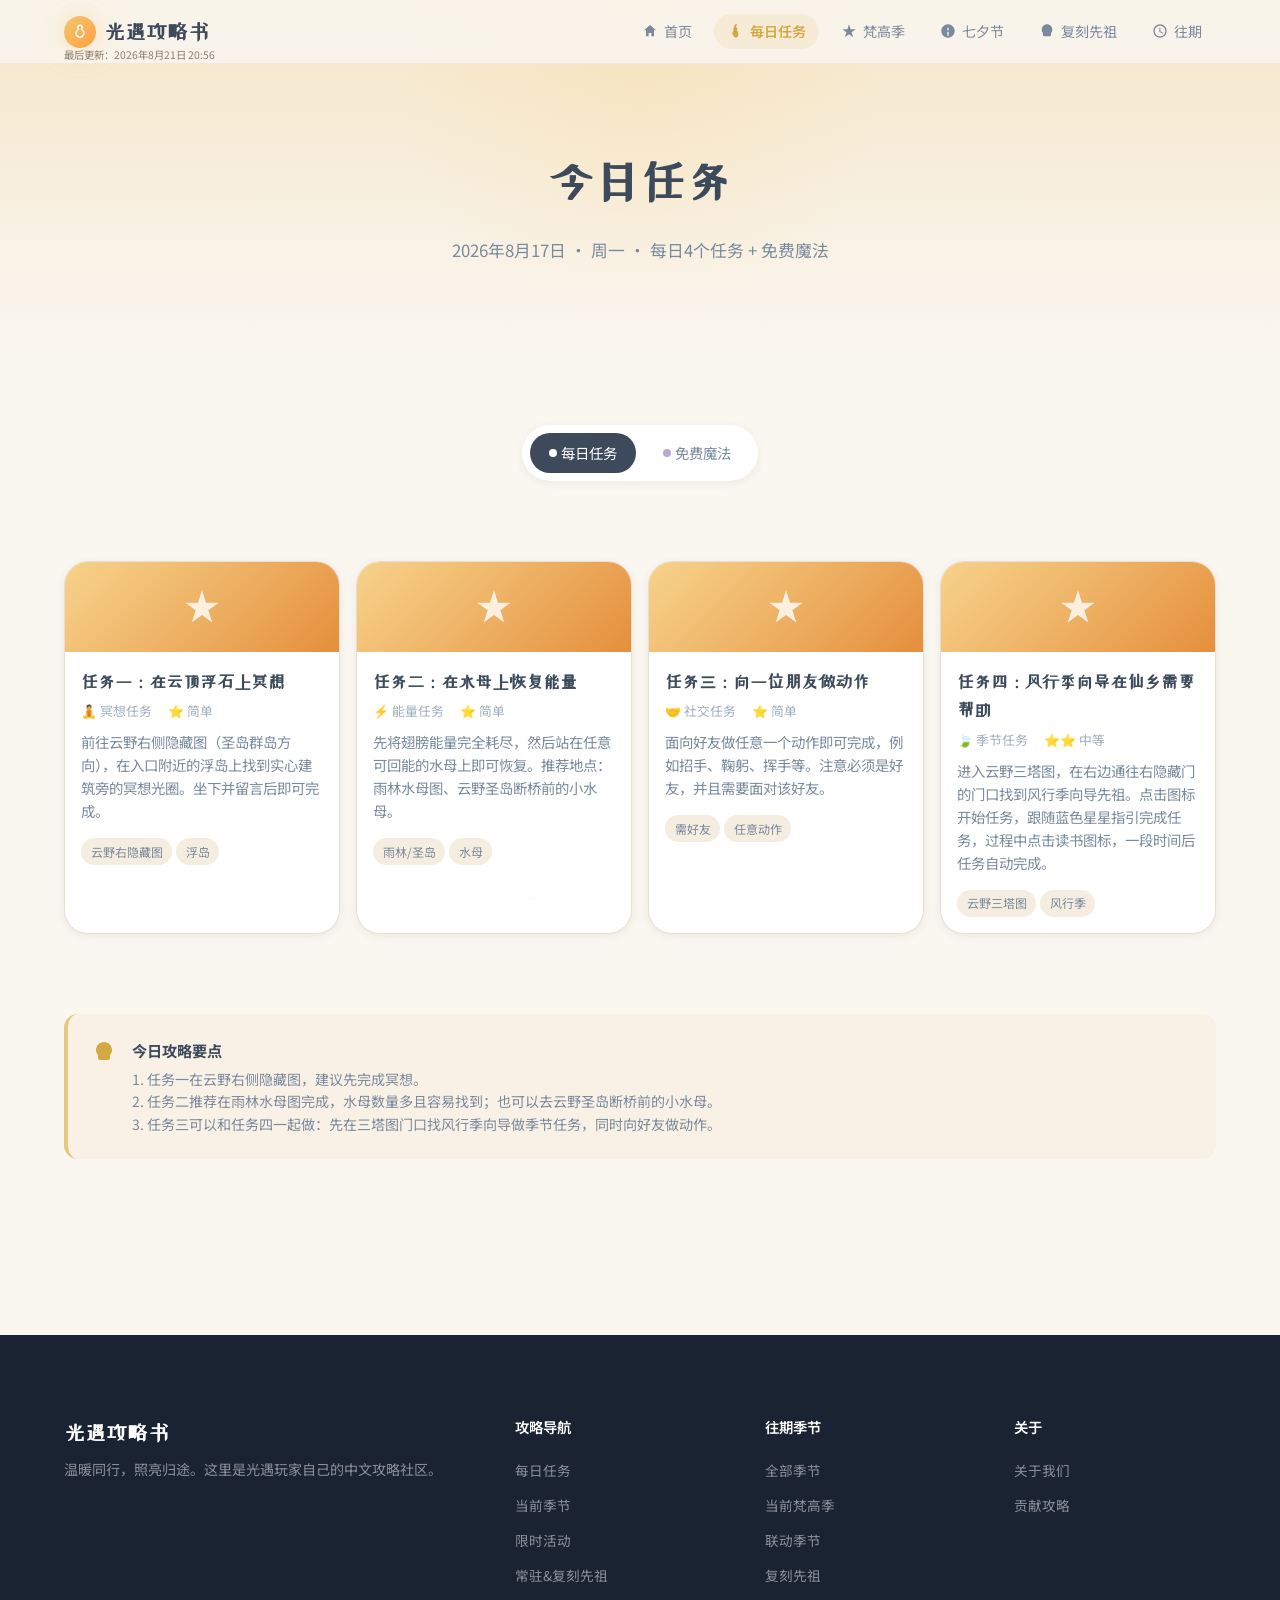
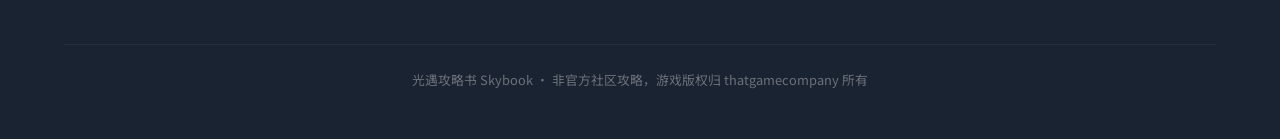
==== commit 88bde4b9: "refactor: 全站导航栏重构——当前季节改为梵高季、限时活动改为七夕节、新增复刻先祖、常驻&复刻先祖改为往期，同步更新所有页面导航" ====
--- a/candles-draft.html
+++ b/candles-draft.html
@@ -24,9 +24,10 @@
     <ul class="nav-links" id="navLinks">
       <li><a href="index.html"><svg class="nav-icon" viewBox="0 0 24 24"><path d="M12 3l-9 8h3v9h4v-5h4v5h4v-9h3z"/></svg>首页</a></li>
       <li><a href="candles.html" class="active"><svg class="nav-icon" viewBox="0 0 24 24"><path d="M12 2c-1.5 0-2.5 1-2.5 2.5 0 .5.2 1 .4 1.3-1.2.8-2 2.2-2 3.7 0 .8.2 1.5.5 2.2-1.3 1-2 2.5-2 4.3C8.5 19.5 10 22 12 22s3.5-2.5 3.5-6c0-1.8-.7-3.3-2-4.3.3-.7.5-1.4.5-2.2 0-1.5-.8-2.9-2-3.7.3-.4.4-.9.4-1.3C14.5 3 13.5 2 12 2z"/></svg>每日任务</a></li>
-      <li><a href="current-season.html"><svg class="nav-icon" viewBox="0 0 24 24"><path d="M12 2l2.4 7.4H22l-6.2 4.5 2.4 7.4L12 16.8l-6.2 4.5 2.4-7.4L2 9.4h7.6L12 2z"/></svg>当前季节</a></li>
-      <li><a href="events.html"><svg class="nav-icon" viewBox="0 0 24 24"><path d="M12 2C6.48 2 2 6.48 2 12s4.48 10 10 10 10-4.48 10-10S17.52 2 12 2zm1 17h-2v-6h2v6zm0-8h-2V7h2v4z"/></svg>限时活动</a></li>
-      <li><a href="spirits.html"><svg class="nav-icon" viewBox="0 0 24 24"><path d="M12 2C7.6 2 4 5.6 4 10c0 2 .8 3.8 2 5.1V18c0 1.1.9 2 2 2h8c1.1 0 2-.9 2-2v-2.9c1.2-1.3 2-3.1 2-5.1 0-4.4-3.6-8-8-8z"/></svg>常驻&复刻先祖</a></li>
+      <li><a href="current-season.html"><svg class="nav-icon" viewBox="0 0 24 24"><path d="M12 2l2.4 7.4H22l-6.2 4.5 2.4 7.4L12 16.8l-6.2 4.5 2.4-7.4L2 9.4h7.6L12 2z"/></svg>梵高季</a></li>
+      <li><a href="events.html"><svg class="nav-icon" viewBox="0 0 24 24"><path d="M12 2C6.48 2 2 6.48 2 12s4.48 10 10 10 10-4.48 10-10S17.52 2 12 2zm1 17h-2v-6h2v6zm0-8h-2V7h2v4z"/></svg>七夕节</a></li>
+      <li><a href="spirits.html"><svg class="nav-icon" viewBox="0 0 24 24"><path d="M12 2C7.6 2 4 5.6 4 10c0 2 .8 3.8 2 5.1V18c0 1.1.9 2 2 2h8c1.1 0 2-.9 2-2v-2.9c1.2-1.3 2-3.1 2-5.1 0-4.4-3.6-8-8-8z"/></svg>复刻先祖</a></li>
+      <li><a href="past-seasons.html"><svg class="nav-icon" viewBox="0 0 24 24"><path d="M11.99 2C6.47 2 2 6.48 2 12s4.47 10 9.99 10C17.52 22 22 17.52 22 12S17.52 2 11.99 2zM12 20c-4.42 0-8-3.58-8-8s3.58-8 8-8 8 3.58 8 8-3.58 8-8 8zm.5-13H11v6l5.25 3.15.75-1.23-4.5-2.67z"/></svg>往期</a></li>
     </ul>
     <div class="nav-toggle" id="navToggle">
       <span></span><span></span><span></span>
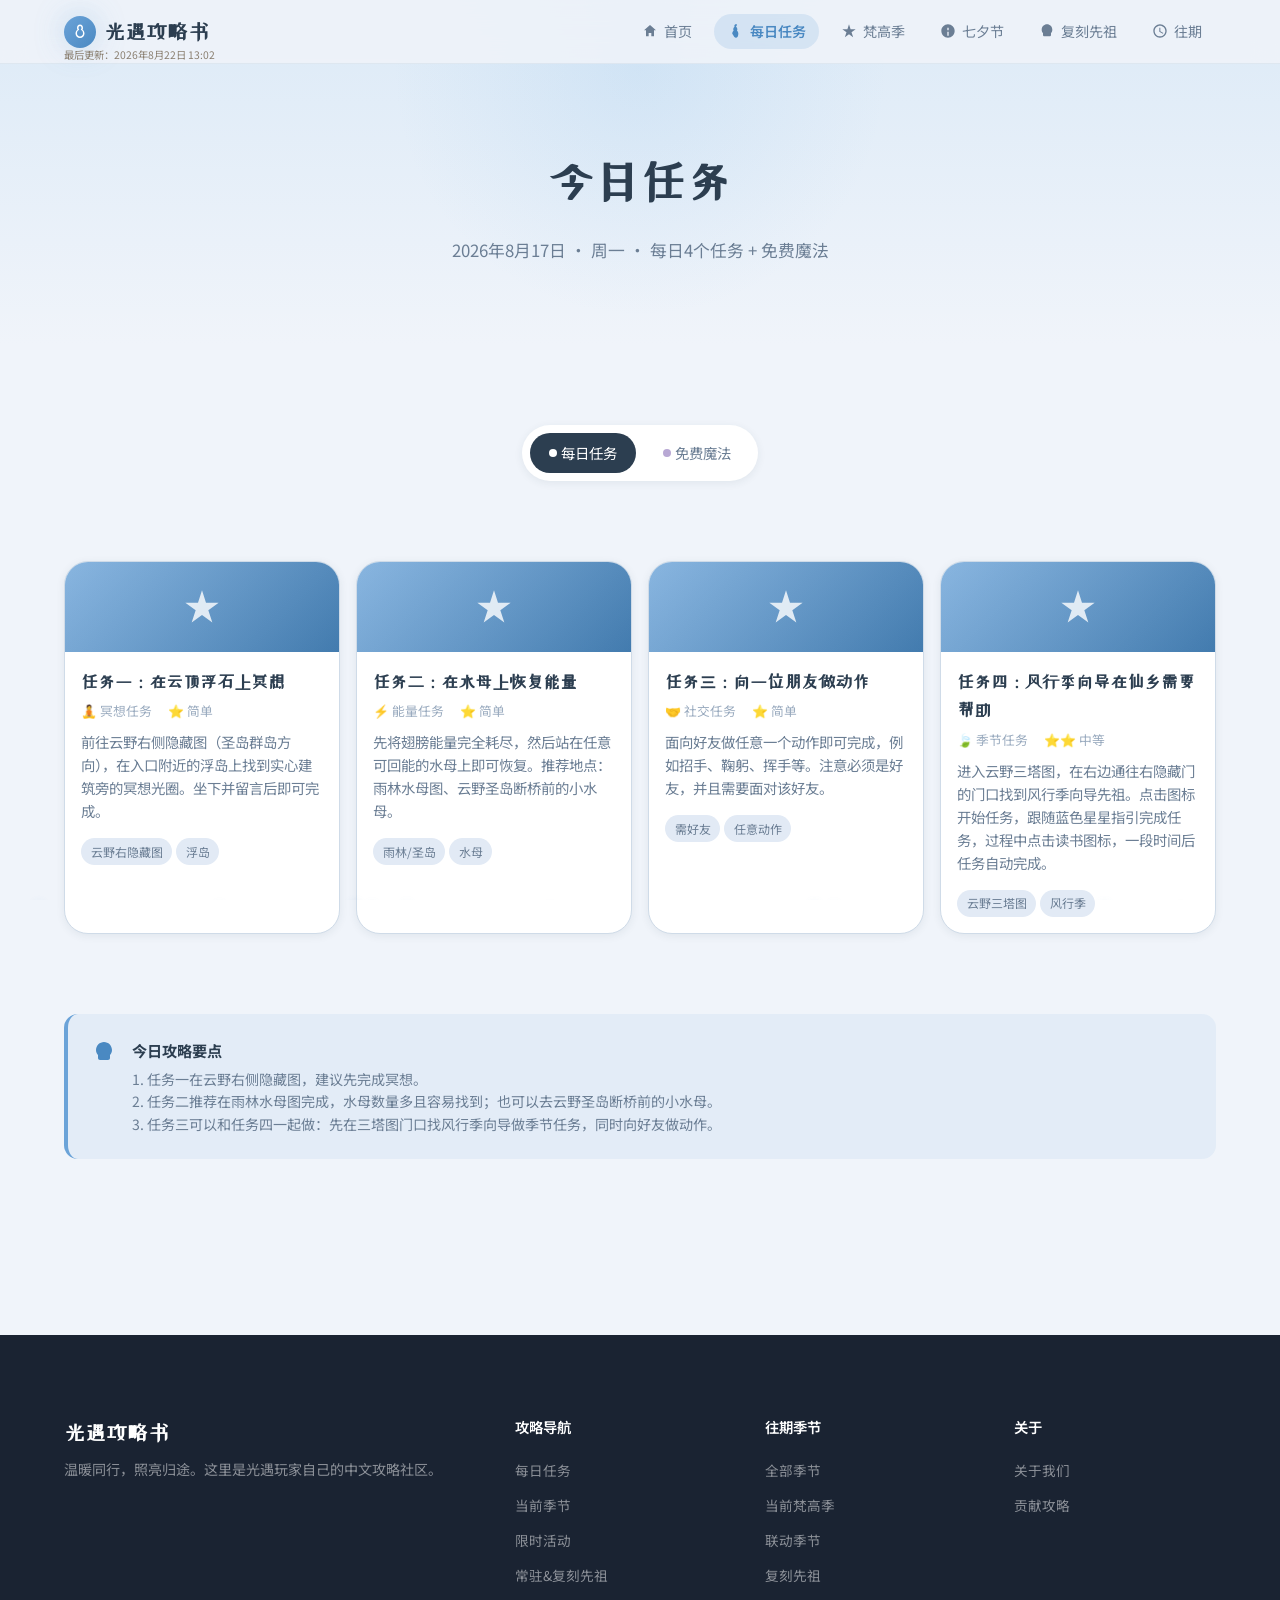
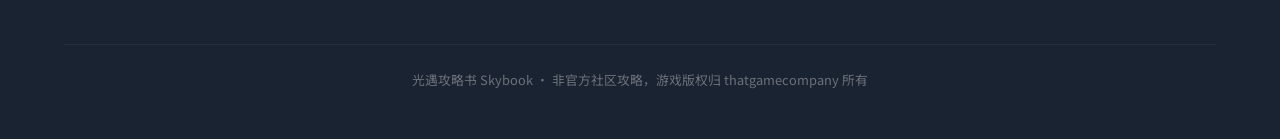
==== commit 9ff976ec: "style: 全站色调从暖金色切换为蓝色调——CSS变量系统+渐变+硬编码rgba+HTML内联样式全面更新" ====
--- a/candles-draft.html
+++ b/candles-draft.html
@@ -46,14 +46,14 @@
 <section class="section" style="padding-top: var(--space-2xl);">
   <div class="container">
     <div class="tab-nav" id="tabNav">
-      <button class="tab-btn active" data-tab="daily"><span class="tab-dot" style="--tab-color: #F5C76E;"></span>每日任务</button>
+      <button class="tab-btn active" data-tab="daily"><span class="tab-dot" style="--tab-color: #6BA3D8;"></span>每日任务</button>
       <button class="tab-btn" data-tab="magic"><span class="tab-dot" style="--tab-color: #B8A8D4;"></span>免费魔法</button>
     </div>
 
     <!-- 每日任务 -->
     <div class="tab-content active" id="tab-daily">
       <div class="guide-grid">
-        <div class="guide-card" style="--card-banner-color: linear-gradient(135deg, #F5C76E, #FF9F43);">
+        <div class="guide-card" style="--card-banner-color: linear-gradient(135deg, #6BA3D8, #4A89C2);">
           <div class="card-banner">
             <svg class="banner-icon" viewBox="0 0 24 24"><path d="M12 2l2.4 7.4H22l-6.2 4.5 2.4 7.4L12 16.8l-6.2 4.5 2.4-7.4L2 9.4h7.6L12 2z"/></svg>
           </div>
@@ -67,7 +67,7 @@
             <div class="card-tags"><span class="card-tag">云野右隐藏图</span><span class="card-tag">浮岛</span></div>
           </div>
         </div>
-        <div class="guide-card" style="--card-banner-color: linear-gradient(135deg, #F5C76E, #FF9F43);">
+        <div class="guide-card" style="--card-banner-color: linear-gradient(135deg, #6BA3D8, #4A89C2);">
           <div class="card-banner">
             <svg class="banner-icon" viewBox="0 0 24 24"><path d="M12 2l2.4 7.4H22l-6.2 4.5 2.4 7.4L12 16.8l-6.2 4.5 2.4-7.4L2 9.4h7.6L12 2z"/></svg>
           </div>
@@ -81,7 +81,7 @@
             <div class="card-tags"><span class="card-tag">雨林/圣岛</span><span class="card-tag">水母</span></div>
           </div>
         </div>
-        <div class="guide-card" style="--card-banner-color: linear-gradient(135deg, #F5C76E, #FF9F43);">
+        <div class="guide-card" style="--card-banner-color: linear-gradient(135deg, #6BA3D8, #4A89C2);">
           <div class="card-banner">
             <svg class="banner-icon" viewBox="0 0 24 24"><path d="M12 2l2.4 7.4H22l-6.2 4.5 2.4 7.4L12 16.8l-6.2 4.5 2.4-7.4L2 9.4h7.6L12 2z"/></svg>
           </div>
@@ -95,7 +95,7 @@
             <div class="card-tags"><span class="card-tag">需好友</span><span class="card-tag">任意动作</span></div>
           </div>
         </div>
-        <div class="guide-card" style="--card-banner-color: linear-gradient(135deg, #F5C76E, #FF9F43);">
+        <div class="guide-card" style="--card-banner-color: linear-gradient(135deg, #6BA3D8, #4A89C2);">
           <div class="card-banner">
             <svg class="banner-icon" viewBox="0 0 24 24"><path d="M12 2l2.4 7.4H22l-6.2 4.5 2.4 7.4L12 16.8l-6.2 4.5 2.4-7.4L2 9.4h7.6L12 2z"/></svg>
           </div>
--- a/css/style.css
+++ b/css/style.css
@@ -1,28 +1,28 @@
 /* ============================================
    光遇攻略网站 - 设计系统
-   配色：温暖梦幻，还原光遇的天空与烛光
+   配色：澄澈天空蓝，还原光遇的天际与星海
    ============================================ */
 
 :root {
   /* --- 主色调 --- */
-  --color-bg: #FAF6F0;
-  --color-bg-alt: #F5EDE0;
-  --color-primary: #E8C77E;
-  --color-primary-dark: #D4A843;
+  --color-bg: #F0F4FA;
+  --color-bg-alt: #E2EAF5;
+  --color-primary: #6BA3D8;
+  --color-primary-dark: #4A89C2;
   --color-secondary: #A8D0E6;
   --color-secondary-dark: #7BA7C4;
-  --color-accent: #FF9F43;
-  --color-candle: #FFB75E;
-  --color-text: #3D4A5C;
-  --color-text-light: #7A8A9E;
-  --color-text-muted: #A0AEC0;
+  --color-accent: #5B9FE5;
+  --color-candle: #7BB8E8;
+  --color-text: #2C3E50;
+  --color-text-light: #6B7E94;
+  --color-text-muted: #9AABBF;
   --color-card: #FFFFFF;
-  --color-border: #E8DFD0;
+  --color-border: #CFDBE8;
   --color-night: #1A2332;
   --color-night-soft: #2C3E50;
-  --color-shadow: rgba(61, 74, 92, 0.08);
-  --color-shadow-hover: rgba(61, 74, 92, 0.15);
-  --color-glow: rgba(255, 183, 94, 0.35);
+  --color-shadow: rgba(44, 62, 80, 0.08);
+  --color-shadow-hover: rgba(44, 62, 80, 0.15);
+  --color-glow: rgba(107, 163, 216, 0.35);
 
   /* --- 地图主题色 --- */
   --map-dawn: #F4C97A;      /* 晨岛 - 暖金 */
@@ -34,11 +34,11 @@
   --map-eden: #FF6B5C;      /* 伊甸 - 烈焰红 */
 
   /* --- 渐变 --- */
-  --gradient-hero: linear-gradient(180deg, #FDE8B4 0%, #F5C76E 30%, #E8A87C 55%, #A8C5D6 85%, #C4DEF0 100%);
-  --gradient-warm: linear-gradient(135deg, #F5C76E 0%, #FF9F43 100%);
-  --gradient-card: linear-gradient(180deg, #FFFFFF 0%, #FAF6F0 100%);
-  --gradient-candle: radial-gradient(circle, rgba(255,183,94,0.4) 0%, rgba(255,183,94,0) 70%);
-  --gradient-sky-soft: linear-gradient(180deg, #F5E6C8 0%, #FAF6F0 100%);
+  --gradient-hero: linear-gradient(180deg, #D5E5F5 0%, #A8C8E8 30%, #7BB0D8 55%, #5A9AC8 80%, #E8F0FA 100%);
+  --gradient-warm: linear-gradient(135deg, #6BA3D8 0%, #4A89C2 100%);
+  --gradient-card: linear-gradient(180deg, #FFFFFF 0%, #F0F4FA 100%);
+  --gradient-candle: radial-gradient(circle, rgba(123,184,232,0.4) 0%, rgba(123,184,232,0) 70%);
+  --gradient-sky-soft: linear-gradient(180deg, #DCEAF7 0%, #F0F4FA 100%);
 
   /* --- 字体 --- */
   --font-heading: 'ZCOOL XiaoWei', 'Noto Serif SC', serif;
@@ -157,10 +157,10 @@
   top: 0; left: 0;
   width: 100%;
   height: var(--nav-height);
-  background: rgba(250, 246, 240, 0.85);
+  background: rgba(240, 244, 250, 0.85);
   backdrop-filter: blur(12px);
   -webkit-backdrop-filter: blur(12px);
-  border-bottom: 1px solid rgba(232, 223, 208, 0.5);
+  border-bottom: 1px solid rgba(207, 219, 232, 0.5);
   z-index: 1000;
   transition: var(--transition);
 }
@@ -233,12 +233,12 @@
 }
 
 .nav-links a:hover {
-  background: rgba(232, 199, 126, 0.12);
+  background: rgba(107, 163, 216, 0.12);
   color: var(--color-text);
 }
 
 .nav-links a.active {
-  background: rgba(232, 199, 126, 0.18);
+  background: rgba(107, 163, 216, 0.18);
   color: var(--color-primary-dark);
   font-weight: 600;
 }
@@ -336,12 +336,12 @@
 .btn-primary {
   background: var(--gradient-warm);
   color: white;
-  box-shadow: 0 4px 14px rgba(255, 159, 67, 0.35);
+  box-shadow: 0 4px 14px rgba(74, 137, 194, 0.35);
 }
 
 .btn-primary:hover {
   transform: translateY(-2px);
-  box-shadow: 0 6px 20px rgba(255, 159, 67, 0.45);
+  box-shadow: 0 6px 20px rgba(74, 137, 194, 0.45);
 }
 
 .btn-ghost {
@@ -376,7 +376,7 @@
   position: absolute;
   top: 30%; left: 50%;
   width: 600px; height: 600px;
-  background: radial-gradient(circle, rgba(255, 200, 100, 0.3) 0%, rgba(255, 200, 100, 0) 70%);
+  background: radial-gradient(circle, rgba(120, 180, 230, 0.3) 0%, rgba(120, 180, 230, 0) 70%);
   transform: translate(-50%, -50%);
   pointer-events: none;
 }
@@ -425,7 +425,7 @@
 }
 
 .hero-title .highlight {
-  background: linear-gradient(135deg, #E89B4A, #FF6B5C);
+  background: linear-gradient(135deg, #5B9FE5, #3A7BB5);
   -webkit-background-clip: text;
   background-clip: text;
   -webkit-text-fill-color: transparent;
@@ -517,7 +517,7 @@
   align-items: center;
   justify-content: center;
   border-radius: var(--radius-md);
-  background: var(--card-bg-tint, rgba(232, 199, 126, 0.12));
+  background: var(--card-bg-tint, rgba(107, 163, 216, 0.12));
 }
 
 .quick-card .icon-wrap svg {
@@ -663,7 +663,7 @@
 
 .daily-candle-header .date-badge {
   padding: 0.3rem 0.8rem;
-  background: rgba(232, 199, 126, 0.15);
+  background: rgba(107, 163, 216, 0.15);
   border-radius: var(--radius-full);
   font-size: 0.8rem;
   color: var(--color-primary-dark);
@@ -687,7 +687,7 @@
 }
 
 .candle-loc-item:hover {
-  background: rgba(232, 199, 126, 0.15);
+  background: rgba(107, 163, 216, 0.15);
   transform: translateX(4px);
 }
 
@@ -730,7 +730,7 @@
   position: absolute;
   top: 20%; left: 50%;
   width: 500px; height: 500px;
-  background: radial-gradient(circle, rgba(255, 200, 100, 0.15) 0%, rgba(255, 200, 100, 0) 70%);
+  background: radial-gradient(circle, rgba(120, 180, 230, 0.15) 0%, rgba(120, 180, 230, 0) 70%);
   transform: translate(-50%, -50%);
 }
 
@@ -950,7 +950,7 @@
   align-items: center;
   justify-content: center;
   flex-shrink: 0;
-  background: var(--spirit-color, rgba(232, 199, 126, 0.15));
+  background: var(--spirit-color, rgba(107, 163, 216, 0.15));
 }
 
 .spirit-avatar svg {
@@ -1021,7 +1021,7 @@
    季节活动卡片
    ============================================ */
 .season-hero {
-  background: linear-gradient(135deg, #2C3E50 0%, #4A3B6B 50%, #8B5A9E 100%);
+  background: linear-gradient(135deg, #1A2A3E 0%, #2C4A6B 50%, #4A7BAE 100%);
   border-radius: var(--radius-lg);
   padding: var(--space-2xl);
   color: white;
@@ -1090,7 +1090,7 @@
 
 .season-progress-fill {
   height: 100%;
-  background: linear-gradient(90deg, #FFB75E, #FF6B5C);
+  background: linear-gradient(90deg, #7BB8E8, #4A89C2);
   border-radius: var(--radius-full);
   width: 65%;
   transition: width 1s ease;
@@ -1481,7 +1481,7 @@
    提示框
    ============================================ */
 .tip-box {
-  background: rgba(232, 199, 126, 0.1);
+  background: rgba(107, 163, 216, 0.1);
   border-left: 4px solid var(--color-primary);
   border-radius: var(--radius-md);
   padding: var(--space-lg);
@@ -1523,7 +1523,7 @@
   align-items: center;
   justify-content: center;
   cursor: pointer;
-  box-shadow: 0 4px 16px rgba(255, 159, 67, 0.4);
+  box-shadow: 0 4px 16px rgba(74, 137, 194, 0.4);
   opacity: 0;
   visibility: hidden;
   transition: var(--transition);
@@ -1664,7 +1664,7 @@
     top: var(--nav-height);
     left: 0;
     width: 100%;
-    background: rgba(250, 246, 240, 0.97);
+    background: rgba(240, 244, 250, 0.97);
     backdrop-filter: blur(12px);
     flex-direction: column;
     padding: var(--space-lg);
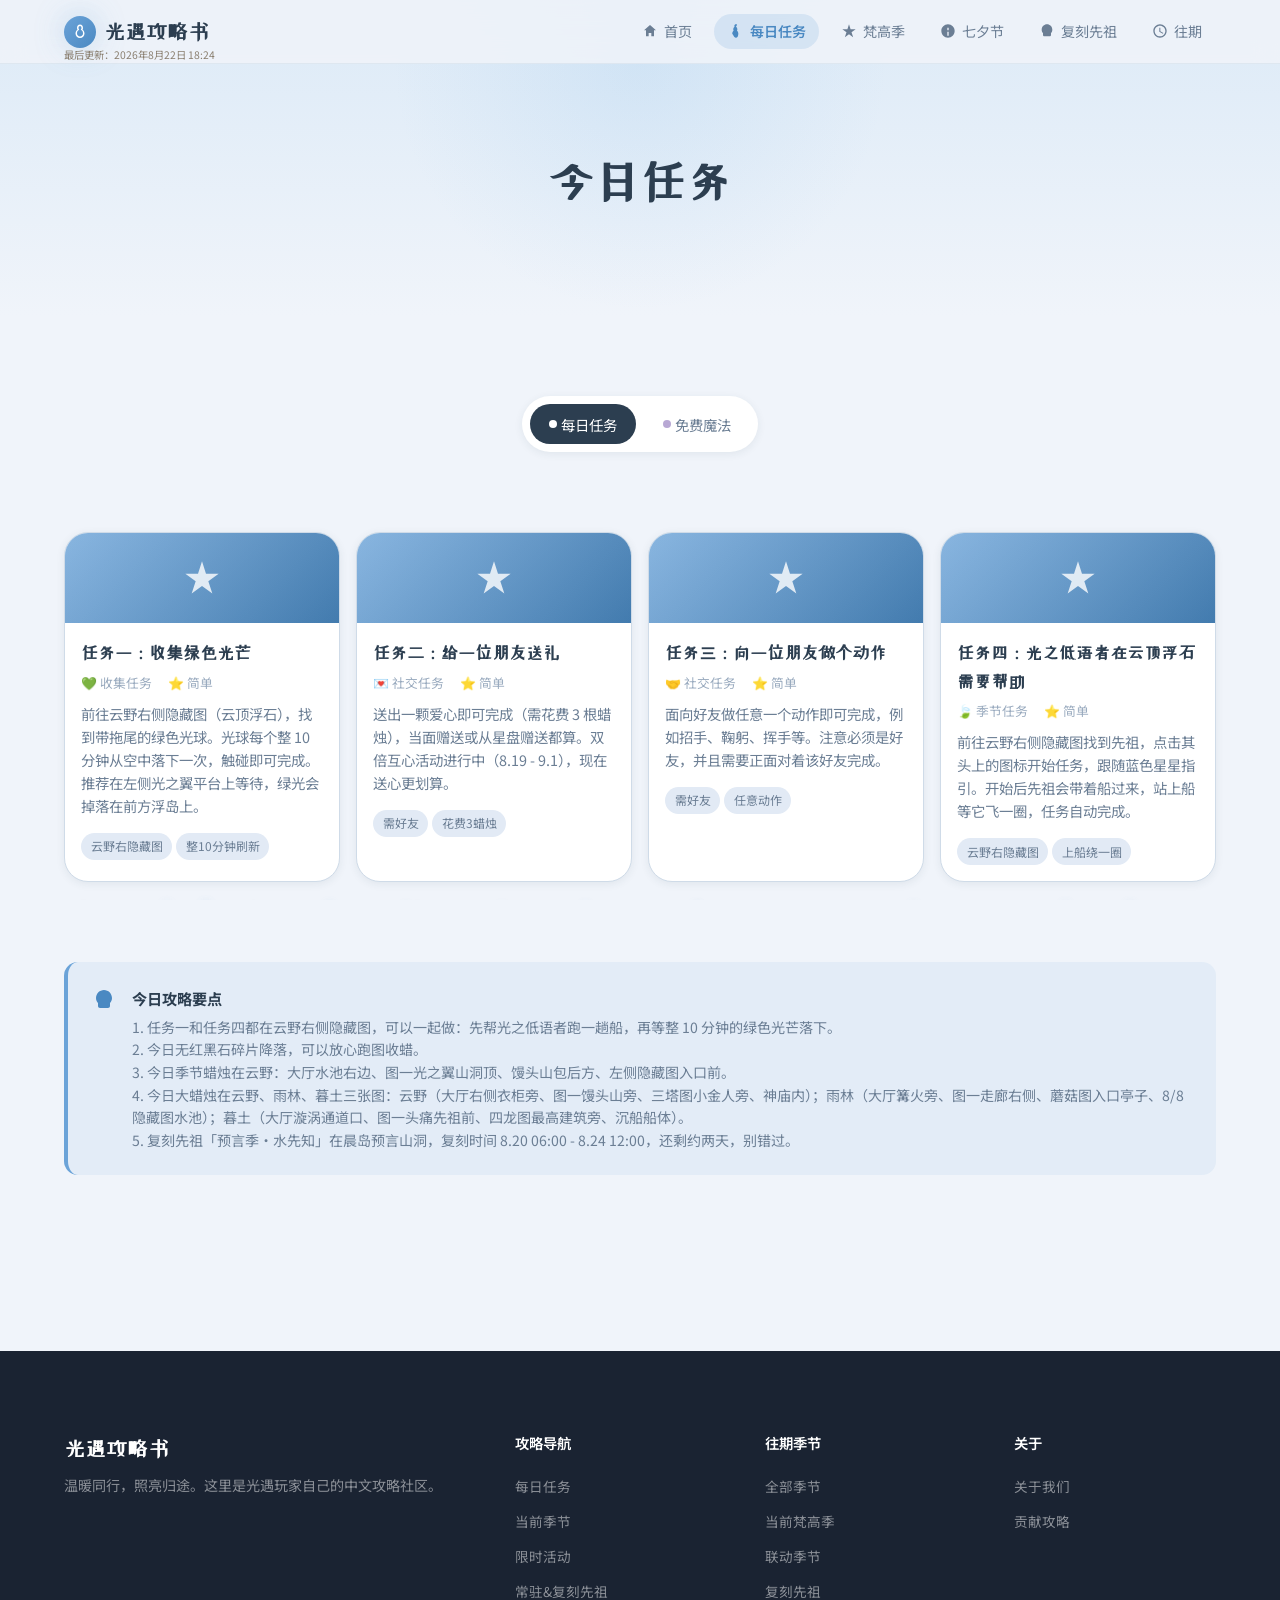
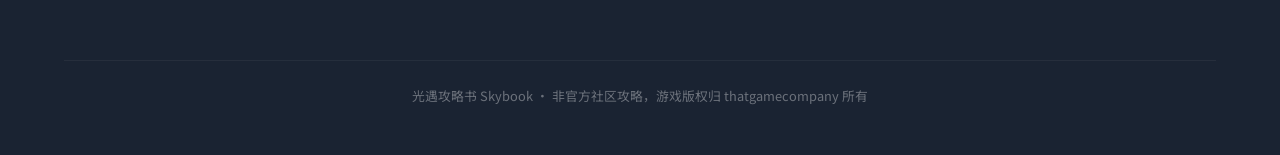
==== commit 97260295: "每日任务更新：2026年8月22日" ====
--- a/candles-draft.html
+++ b/candles-draft.html
@@ -39,7 +39,6 @@
 <!-- 页面头部 -->
 <header class="page-header">
   <h1>今日任务</h1>
-  <p>2026年8月17日 · 周一 · 每日4个任务 + 免费魔法</p>
 </header>
 
 <!-- 标签导航 -->
@@ -58,40 +57,40 @@
             <svg class="banner-icon" viewBox="0 0 24 24"><path d="M12 2l2.4 7.4H22l-6.2 4.5 2.4 7.4L12 16.8l-6.2 4.5 2.4-7.4L2 9.4h7.6L12 2z"/></svg>
           </div>
           <div class="card-body">
-            <h3>任务一：在云顶浮石上冥想</h3>
-            <div class="card-meta">
-              <span>🧘 冥想任务</span>
-              <span>⭐ 简单</span>
-            </div>
-            <p>前往云野右侧隐藏图（圣岛群岛方向），在入口附近的浮岛上找到实心建筑旁的冥想光圈。坐下并留言后即可完成。</p>
-            <div class="card-tags"><span class="card-tag">云野右隐藏图</span><span class="card-tag">浮岛</span></div>
-          </div>
-        </div>
-        <div class="guide-card" style="--card-banner-color: linear-gradient(135deg, #6BA3D8, #4A89C2);">
-          <div class="card-banner">
-            <svg class="banner-icon" viewBox="0 0 24 24"><path d="M12 2l2.4 7.4H22l-6.2 4.5 2.4 7.4L12 16.8l-6.2 4.5 2.4-7.4L2 9.4h7.6L12 2z"/></svg>
-          </div>
-          <div class="card-body">
-            <h3>任务二：在水母上恢复能量</h3>
-            <div class="card-meta">
-              <span>⚡ 能量任务</span>
-              <span>⭐ 简单</span>
-            </div>
-            <p>先将翅膀能量完全耗尽，然后站在任意可回能的水母上即可恢复。推荐地点：雨林水母图、云野圣岛断桥前的小水母。</p>
-            <div class="card-tags"><span class="card-tag">雨林/圣岛</span><span class="card-tag">水母</span></div>
-          </div>
-        </div>
-        <div class="guide-card" style="--card-banner-color: linear-gradient(135deg, #6BA3D8, #4A89C2);">
-          <div class="card-banner">
-            <svg class="banner-icon" viewBox="0 0 24 24"><path d="M12 2l2.4 7.4H22l-6.2 4.5 2.4 7.4L12 16.8l-6.2 4.5 2.4-7.4L2 9.4h7.6L12 2z"/></svg>
-          </div>
-          <div class="card-body">
-            <h3>任务三：向一位朋友做动作</h3>
+            <h3>任务一：收集绿色光芒</h3>
+            <div class="card-meta">
+              <span>💚 收集任务</span>
+              <span>⭐ 简单</span>
+            </div>
+            <p>前往云野右侧隐藏图（云顶浮石），找到带拖尾的绿色光球。光球每个整 10 分钟从空中落下一次，触碰即可完成。推荐在左侧光之翼平台上等待，绿光会掉落在前方浮岛上。</p>
+            <div class="card-tags"><span class="card-tag">云野右隐藏图</span><span class="card-tag">整10分钟刷新</span></div>
+          </div>
+        </div>
+        <div class="guide-card" style="--card-banner-color: linear-gradient(135deg, #6BA3D8, #4A89C2);">
+          <div class="card-banner">
+            <svg class="banner-icon" viewBox="0 0 24 24"><path d="M12 2l2.4 7.4H22l-6.2 4.5 2.4 7.4L12 16.8l-6.2 4.5 2.4-7.4L2 9.4h7.6L12 2z"/></svg>
+          </div>
+          <div class="card-body">
+            <h3>任务二：给一位朋友送礼</h3>
+            <div class="card-meta">
+              <span>💌 社交任务</span>
+              <span>⭐ 简单</span>
+            </div>
+            <p>送出一颗爱心即可完成（需花费 3 根蜡烛），当面赠送或从星盘赠送都算。双倍互心活动进行中（8.19 - 9.1），现在送心更划算。</p>
+            <div class="card-tags"><span class="card-tag">需好友</span><span class="card-tag">花费3蜡烛</span></div>
+          </div>
+        </div>
+        <div class="guide-card" style="--card-banner-color: linear-gradient(135deg, #6BA3D8, #4A89C2);">
+          <div class="card-banner">
+            <svg class="banner-icon" viewBox="0 0 24 24"><path d="M12 2l2.4 7.4H22l-6.2 4.5 2.4 7.4L12 16.8l-6.2 4.5 2.4-7.4L2 9.4h7.6L12 2z"/></svg>
+          </div>
+          <div class="card-body">
+            <h3>任务三：向一位朋友做个动作</h3>
             <div class="card-meta">
               <span>🤝 社交任务</span>
               <span>⭐ 简单</span>
             </div>
-            <p>面向好友做任意一个动作即可完成，例如招手、鞠躬、挥手等。注意必须是好友，并且需要面对该好友。</p>
+            <p>面向好友做任意一个动作即可完成，例如招手、鞠躬、挥手等。注意必须是好友，并且需要正面对着该好友完成。</p>
             <div class="card-tags"><span class="card-tag">需好友</span><span class="card-tag">任意动作</span></div>
           </div>
         </div>
@@ -100,13 +99,13 @@
             <svg class="banner-icon" viewBox="0 0 24 24"><path d="M12 2l2.4 7.4H22l-6.2 4.5 2.4 7.4L12 16.8l-6.2 4.5 2.4-7.4L2 9.4h7.6L12 2z"/></svg>
           </div>
           <div class="card-body">
-            <h3>任务四：风行季向导在仙乡需要帮助</h3>
+            <h3>任务四：光之低语者在云顶浮石需要帮助</h3>
             <div class="card-meta">
               <span>🍃 季节任务</span>
-              <span>⭐⭐ 中等</span>
-            </div>
-            <p>进入云野三塔图，在右边通往右隐藏门的门口找到风行季向导先祖。点击图标开始任务，跟随蓝色星星指引完成任务，过程中点击读书图标，一段时间后任务自动完成。</p>
-            <div class="card-tags"><span class="card-tag">云野三塔图</span><span class="card-tag">风行季</span></div>
+              <span>⭐ 简单</span>
+            </div>
+            <p>前往云野右侧隐藏图找到先祖，点击其头上的图标开始任务，跟随蓝色星星指引。开始后先祖会带着船过来，站上船等它飞一圈，任务自动完成。</p>
+            <div class="card-tags"><span class="card-tag">云野右隐藏图</span><span class="card-tag">上船绕一圈</span></div>
           </div>
         </div>
       </div>
@@ -120,12 +119,12 @@
             <svg class="banner-icon" viewBox="0 0 24 24"><path d="M12 2l2.4 7.4H22l-6.2 4.5 2.4 7.4L12 16.8l-6.2 4.5 2.4-7.4L2 9.4h7.6L12 2z"/></svg>
           </div>
           <div class="card-body">
-            <h3>体型重塑 ×1</h3>
+            <h3>长大成人 ×1</h3>
             <div class="card-meta">
               <span>📍 魔法工坊</span>
-              <span>🔄 每日免费</span>
-            </div>
-            <p>在遇境魔法工坊、遗忘方舟魔法船或云巢魔法商店处免费领取。使用后随机改变体型大小，效果持续一段时间。每日可领取一次。</p>
+              <span>🔄 每周六免费</span>
+            </div>
+            <p>在遇境魔法工坊、遗忘方舟魔法船或云巢魔法商店处免费领取。使用后体型变大，效果持续一段时间。每周六可领取一次。</p>
             <div class="card-tags"><span class="card-tag">遇境/方舟/云巢</span></div>
           </div>
         </div>
@@ -134,12 +133,12 @@
             <svg class="banner-icon" viewBox="0 0 24 24"><path d="M12 2l2.4 7.4H22l-6.2 4.5 2.4 7.4L12 16.8l-6.2 4.5 2.4-7.4L2 9.4h7.6L12 2z"/></svg>
           </div>
           <div class="card-body">
-            <h3>绚丽彩虹 ×1</h3>
+            <h3>返老还童 ×1</h3>
             <div class="card-meta">
               <span>📍 魔法工坊</span>
-              <span>🔄 每日免费</span>
-            </div>
-            <p>在遇境魔法工坊、遗忘方舟魔法船或云巢魔法商店处免费领取。使用后在身边绽放绚丽彩虹效果，适合合影留念。每日可领取一次。</p>
+              <span>🔄 每周六免费</span>
+            </div>
+            <p>在遇境魔法工坊、遗忘方舟魔法船或云巢魔法商店处免费领取。使用后体型变小，效果持续一段时间。每周六可领取一次。</p>
             <div class="card-tags"><span class="card-tag">遇境/方舟/云巢</span></div>
           </div>
         </div>
@@ -148,13 +147,13 @@
             <svg class="banner-icon" viewBox="0 0 24 24"><path d="M12 2l2.4 7.4H22l-6.2 4.5 2.4 7.4L12 16.8l-6.2 4.5 2.4-7.4L2 9.4h7.6L12 2z"/></svg>
           </div>
           <div class="card-body">
-            <h3>夏之日每日登录奖励</h3>
-            <div class="card-meta">
-              <span>🎁 夏之日活动</span>
-              <span>⏰ 剩余1天</span>
-            </div>
-            <p>夏之日活动期间，每天登录游戏可获得随机奖励（蜡烛、体型重塑、浪漫烟花、绚丽彩虹或元气满满）。活动截止 8 月 18 日 23:59。</p>
-            <div class="card-tags"><span class="card-tag">夏之日限定</span></div>
+            <h3>七夕节限时活动</h3>
+            <div class="card-meta">
+              <span>🎁 七夕节</span>
+              <span>⏰ 8.19 - 9.1</span>
+            </div>
+            <p>七夕节活动进行中！可兑换新物品：花梳子发饰、繁花绣球；新礼包：星河烂漫裙子、飞鸟肩饰。返场物品包括鹊桥相会套装、飞鸟纸伞等。双倍互心同步进行中。</p>
+            <div class="card-tags"><span class="card-tag">七夕限定</span></div>
           </div>
         </div>
       </div>
@@ -166,9 +165,11 @@
       <div class="tip-content">
         <h4>今日攻略要点</h4>
         <p>
-          1. 任务一在云野右侧隐藏图，建议先完成冥想。<br>
-          2. 任务二推荐在雨林水母图完成，水母数量多且容易找到；也可以去云野圣岛断桥前的小水母。<br>
-          3. 任务三可以和任务四一起做：先在三塔图门口找风行季向导做季节任务，同时向好友做动作。
+          1. 任务一和任务四都在云野右侧隐藏图，可以一起做：先帮光之低语者跑一趟船，再等整 10 分钟的绿色光芒落下。<br>
+          2. 今日无红黑石碎片降落，可以放心跑图收蜡。<br>
+          3. 今日季节蜡烛在云野：大厅水池右边、图一光之翼山洞顶、馒头山包后方、左侧隐藏图入口前。<br>
+          4. 今日大蜡烛在云野、雨林、暮土三张图：云野（大厅右侧衣柜旁、图一馒头山旁、三塔图小金人旁、神庙内）；雨林（大厅篝火旁、图一走廊右侧、蘑菇图入口亭子、8/8 隐藏图水池）；暮土（大厅漩涡通道口、图一头痛先祖前、四龙图最高建筑旁、沉船船体）。<br>
+          5. 复刻先祖「预言季·水先知」在晨岛预言山洞，复刻时间 8.20 06:00 - 8.24 12:00，还剩约两天，别错过。
         </p>
       </div>
     </div>
